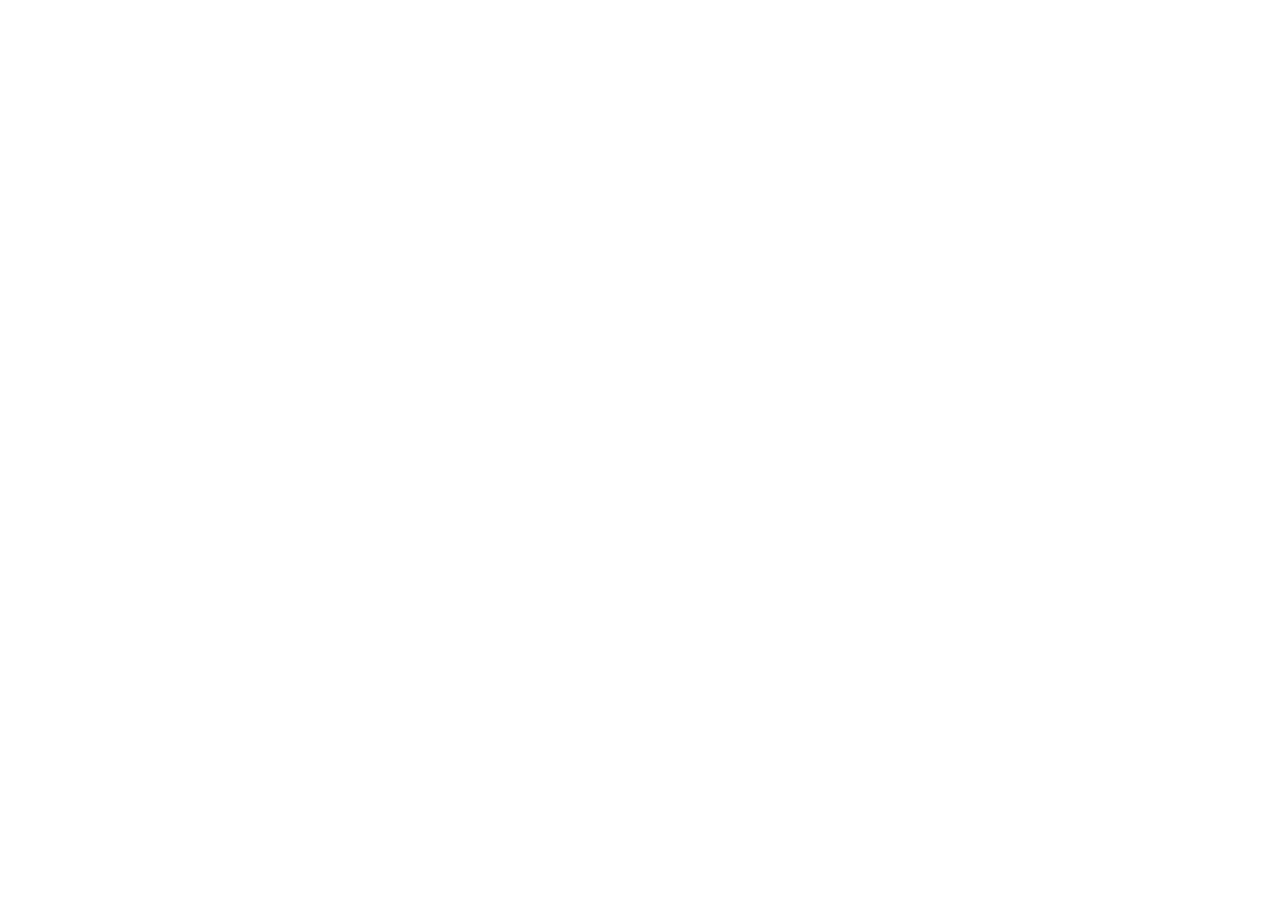
==== index.html @ 64992dbb "Add files via upload" ====
<!DOCTYPE html>
<html lang="pt-BR">

<head>
    <meta charset="UTF-8">
    <meta name="viewport" content="width=device-width, initial-scale=1.0">

    <title>Axion Network | Soluções em Tecnologia</title>

    <meta name="description" content="Soluções em tecnologia, redes, computadores, criação de sites e suporte técnico.">

    <!-- Favicon (Ícone do "A" na Aba do Navegador) -->
    <link rel="icon" type="image/svg+xml" href="data:image/svg+xml,<svg xmlns='http://www.w3.org/2000/svg' viewBox='0 0 100 100'><path d='M50 10 L88 88 H68 L50 50 L32 88 H12 L50 10 Z' fill='%238A2BE2'/></svg>">

    <!-- Fontes Google -->
    <link rel="preconnect" href="https://fonts.googleapis.com">
    <link rel="preconnect" href="https://fonts.gstatic.com" crossorigin>
    <link href="https://fonts.googleapis.com/css2?family=Poppins:wght@300;400;500;600;700;800&display=swap" rel="stylesheet">

    <!-- Font Awesome -->
    <link rel="stylesheet" href="https://cdnjs.cloudflare.com/ajax/libs/font-awesome/6.7.2/css/all.min.css">

    <!-- Estilos CSS -->
    <link rel="stylesheet" href="assets/css/variables.css">
    <link rel="stylesheet" href="assets/css/components.css">
    <link rel="stylesheet" href="assets/css/animations.css">
    <link rel="stylesheet" href="assets/css/responsive.css">
</head>

<body>

    <!-- Cursor Personalizado -->
    <div class="cursor"></div>

    <!-- Barra de Navegação Superior -->
    <div id="navbar"></div>

    <!-- Conteúdo Principal -->
    <main>
        <div id="header"></div>
        <div id="cards"></div>
        <div id="contato"></div>
    </main>

    <!-- Rodapé -->
    <div id="footer"></div>

    <!-- Scripts JavaScript -->
    <script src="assets/js/main.js"></script>

</body>

</html>
---- assets/css/variables.css ----
<<<<<<< HEAD
/*=========================================
        AXIONNETWORK - VARIABLES
=========================================*/

:root{

    /* Cores */

    --background:#07070A;
    --background-secondary:#111118;

    --primary:#8A2BE2;
    --primary-light:#B266FF;
    --primary-dark:#5B21B6;

    --white:#FFFFFF;
    --gray:#BDBDBD;
    --gray-dark:#7A7A7A;

    /* Fonte */

    --font:'Poppins', sans-serif;

    /* Pesos */

    --light:300;
    --regular:400;
    --medium:500;
    --semibold:600;
    --bold:700;

    /* Bordas */

    --radius:18px;

    /* Transições */

    --transition:.35s ease;

=======
/*=========================================
        AXIONNETWORK - VARIABLES
=========================================*/

:root{

    /* Cores */

    --background:#07070A;
    --background-secondary:#111118;

    --primary:#8A2BE2;
    --primary-light:#B266FF;
    --primary-dark:#5B21B6;

    --white:#FFFFFF;
    --gray:#BDBDBD;
    --gray-dark:#7A7A7A;

    /* Fonte */

    --font:'Poppins', sans-serif;

    /* Pesos */

    --light:300;
    --regular:400;
    --medium:500;
    --semibold:600;
    --bold:700;

    /* Bordas */

    --radius:18px;

    /* Transições */

    --transition:.35s ease;

>>>>>>> 376630f8cc9561add2abd3463d9dde4049b5fb7a
}
---- assets/css/components.css ----
<<<<<<< HEAD
/*=========================================
        CONFIGURAÇÃO GLOBAL
=========================================*/

*{

    margin:0;
    padding:0;
    box-sizing:border-box;

    font-family:var(--font);

}

html{

    scroll-behavior:smooth;

}

body{

    background:var(--background);

    color:var(--white);

    font-family:var(--font);

    font-weight:var(--regular);

    overflow-x:hidden;

}

/*=========================================
            TIPOGRAFIA
=========================================*/

h1{

    font-size:4rem;

    font-weight:var(--bold);

    line-height:1.1;

}

h2{

    font-size:2.8rem;

    font-weight:var(--bold);

}

h3{

    font-size:1.6rem;

    font-weight:var(--semibold);

}

h4{

    font-size:1.2rem;

    font-weight:var(--semibold);

}

p{

    font-size:1rem;

    font-weight:var(--regular);

    color:var(--gray);

    line-height:1.8;

}

span{

    font-weight:var(--semibold);

}

a{

    text-decoration:none;

    color:inherit;

    font-weight:var(--semibold);

}

button{

    font-family:var(--font);

    font-weight:var(--semibold);

}
/*==========================
        NAVBAR
===========================*/

.navbar{

    position:fixed;

    top:0;

    left:0;

    width:100%;

    z-index:999;

    background:rgba(8,8,15,.95);

    backdrop-filter:blur(10px);

    border-bottom:1px solid rgba(138,43,226,.15);

}

.navbar-container{

    max-width:1200px;

    margin:auto;

    padding:18px 25px;

    display:flex;

    justify-content:space-between;

    align-items:center;

}

.logo {
    display: flex;
    align-items: center;
    gap: 15px;
    text-decoration: none;
    margin-left: 0;
}

.logo img {
    width: 45px;          /* Define um tamanho visível e proporcional */
    height: 45px;
    object-fit: contain;  /* Impede que o PNG fique esticado */
    display: block;
}

.logo span, 
.logo h2 {
    color: #FFFFFF !important; /* Força o texto a ficar 100% branco */
    font-size: 26px;
    font-weight: 700;
    letter-spacing: 1.5px;
}

.purple{

    color:#8A2BE2;

}

.nav-links{

    display:flex;

    gap:40px;

    list-style:none;

}

.nav-links a{

    color:white;

    text-decoration:none;

    font-weight:500;

    transition:.3s;

}

.nav-links a:hover{

    color:#A855F7;

}

.nav-buttons{

    display:flex;

    gap:15px;

}

.btn-outline{

    padding:12px 28px;

    border:2px solid #8A2BE2;

    border-radius:40px;

    color:white;

    text-decoration:none;

    transition:.3s;

}

.btn-outline:hover{

    background:#8A2BE2;

}

.btn-primary{

    padding:12px 28px;

    border-radius:40px;

    background:linear-gradient(135deg,#8A2BE2,#B266FF);

    color:white;

    text-decoration:none;

    transition:.3s;

}

.btn-primary:hover{

    transform:translateY(-3px);

    box-shadow:0 0 25px rgba(162,89,255,.5);

}
*{
    margin:0;
    padding:0;
    box-sizing:border-box;
    scroll-behavior:smooth;
}

body{

    font-family:Arial, Helvetica, sans-serif;

    background:var(--background);

    color:var(--white);

    overflow-x:hidden;

}

a{
    text-decoration:none;
    color:inherit;
}

ul{
    list-style:none;
}

img{
    max-width:100%;
}

section{

    padding:100px 8%;

}

.container{

    width:100%;
    max-width:var(--max-width);

    margin:auto;

}

/* ========================= */
/* NAVBAR */
/* ========================= */

.navbar{

    position: fixed;

    top:0;
    left:0;

    width:100%;

    height:80px;

    display:flex;

    justify-content:space-between;

    align-items:center;

    padding:0 8%;

    background:rgba(15,15,20,.70);

    backdrop-filter:blur(15px);

    border-bottom:1px solid var(--border);

    z-index:999;

}

.logo{

    display:flex;

    align-items:center;

    gap:15px;

    text-decoration:none;

    margin-left:-150px;

}

.logo span{

    font-size:34px;

    font-weight:700;

    color:#8A2BE2;

}

.purple{

    color:#FFFFFF;

}

.menu{

    display:flex;

    gap:35px;

}

.menu a{

    color:white;

    font-weight:600;

    transition:var(--transition);

}

.menu a:hover{

    color:var(--primary-light);

}

.buttons{

    display:flex;

    gap:15px;

}

.buttons a{

    padding:12px 22px;

    border-radius:30px;

    font-weight:bold;

    transition:.3s;

}

.instagram{

    border:2px solid var(--primary);

}

.instagram:hover{

    background:var(--primary);

}

.whatsapp{

    background:var(--primary);

    box-shadow:var(--shadow);

}

.whatsapp:hover{

    transform:translateY(-3px);

}

/* ========================= */
/* HERO */
/* ========================= */

.hero{

    min-height:100vh;

    display:flex;

    justify-content:space-between;

    align-items:center;

    padding:120px 8%;

    background:
    radial-gradient(circle at top right,#8A2BE230 0%,transparent 35%),
    radial-gradient(circle at bottom left,#B266FF20 0%,transparent 40%),
    var(--background);

}

.hero-content{

    max-width:650px;

}

.subtitle{

    color:var(--primary-light);

    font-size:18px;

    margin-bottom:15px;

    letter-spacing:2px;

    text-transform:uppercase;

}

.hero h1{

    font-size:60px;

    line-height:1.2;

    margin-bottom:25px;

}

.description{

    color:var(--gray);

    font-size:20px;

    line-height:1.8;

    margin-bottom:40px;

}

.hero-buttons{

    display:flex;

    gap:20px;

}

.btn-primary{

    background:var(--primary);

    padding:18px 35px;

    border-radius:50px;

    color:white;

    font-weight:bold;

    box-shadow:var(--shadow);

    transition:.3s;

}

.btn-primary:hover{

    transform:translateY(-5px);

}

.btn-secondary{

    border:2px solid var(--primary);

    padding:18px 35px;

    border-radius:50px;

    transition:.3s;

}

.btn-secondary:hover{

    background:var(--primary);

}

.hero-image{

    width:450px;

    height:450px;

    position:relative;

}

.circle{

    width:100%;

    height:100%;

    border-radius:50%;

    border:3px solid var(--primary);

    box-shadow:

    0 0 30px #8A2BE2,

    0 0 80px #8A2BE2;

    animation:rotate 12s linear infinite;

}

.glow{

    width:220px;

    height:220px;

    border-radius:50%;

    background:#8A2BE2;

    filter:blur(120px);

    position:absolute;

    top:50%;

    left:50%;

    transform:translate(-50%,-50%);

}

.logo{

    display:flex;

    align-items:center;

    gap:12px;

    white-space:nowrap;

}

.logo-image{

    width:42px;

    height:42px;

    object-fit:contain;

    display:block;

}

.logo-image:hover{

    transform:rotate(10deg) scale(1.08);

}

.logo h2{

    font-size:30px;

    letter-spacing:2px;

}

.logo h2 span{

    color:var(--primary);

}

/* ========================= */
/* SOBRE */
/* ========================= */

.about{

    padding:120px 8%;

}

.about-container{

    max-width:1200px;

    margin:auto;

    display:grid;

    grid-template-columns:2fr 1fr;

    gap:60px;

    align-items:center;

}

.section-tag{

    color:var(--primary);

    font-weight:bold;

    letter-spacing:2px;

}

.about h2{

    font-size:42px;

    margin:20px 0;

}

.about p{

    color:var(--gray);

    line-height:1.8;

    margin-bottom:20px;

}

.about-stats{

    display:grid;

    grid-template-columns:1fr 1fr;

    gap:20px;

}

.stat-card{

    background:var(--background2);

    border:1px solid var(--border);

    border-radius:20px;

    padding:30px;

    text-align:center;

    transition:.3s;

}

.stat-card:hover{

    transform:translateY(-10px);

    box-shadow:var(--shadow);

}

.stat-card h3{

    color:var(--primary);

    font-size:36px;

    margin-bottom:10px;

}

/*========================*/
/* SERVIÇOS */
/*========================*/

.services{

    padding:120px 8%;

}

.section-title{

    font-size:42px;

    margin:15px 0;

}

.section-description{

    color:var(--gray);

    margin-bottom:50px;

}

.services-grid{

    display:grid;

    grid-template-columns:repeat(3,1fr);

    gap:30px;

}

.service-card{

    background:var(--background2);

    border:1px solid var(--border);

    border-radius:20px;

    padding:35px;

    transition:.4s;

    cursor:pointer;

}

.service-card:hover{

    transform:translateY(-12px);

    box-shadow:var(--shadow);

    border-color:var(--primary);

}

.icon{

    font-size:50px;

    margin-bottom:20px;

}

.service-card h3{

    margin-bottom:15px;

    color:white;

}

.service-card p{

    color:var(--gray);

    line-height:1.7;

}
/*========================*/
/* PORTFÓLIO */
/*========================*/

.portfolio{

    padding:120px 8%;

}

.portfolio-grid{

    display:grid;

    grid-template-columns:repeat(3,1fr);

    gap:30px;

}

.project-card{

    background:var(--background2);

    border-radius:20px;

    overflow:hidden;

    border:1px solid var(--border);

    transition:.4s;

}

.project-card:hover{

    transform:translateY(-10px);

    box-shadow:var(--shadow);

}

.project-card img{

    width:100%;

    height:250px;

    object-fit:cover;

}

.project-info{

    padding:25px;

}

.project-info h3{

    margin-bottom:10px;

}

.project-info p{

    color:var(--gray);

}

/*========================*/
/* BACKGROUND PREMIUM */
/*========================*/

.hero{

    position:relative;

    overflow:hidden;

}

.background-blur{

    position:absolute;

    border-radius:50%;

    filter:blur(120px);

    opacity:.25;

    animation:float 8s ease-in-out infinite;

}

.blur1{

    width:350px;

    height:350px;

    background:#8A2BE2;

    top:-100px;

    right:-120px;

}

.blur2{

    width:280px;

    height:280px;

    background:#B266FF;

    bottom:-80px;

    left:-80px;

    animation-delay:3s;

}

.background-grid{

    position:absolute;

    inset:0;

    background-image:
    linear-gradient(rgba(255,255,255,.03) 1px, transparent 1px),
    linear-gradient(90deg, rgba(255,255,255,.03) 1px, transparent 1px);

    background-size:45px 45px;

    pointer-events:none;

    opacity:.35;

}
/*========================*/
/* SOBRE */
/*========================*/

.about-section{

    padding:120px 8%;

}

.about-grid{

    display:grid;

    grid-template-columns:repeat(2,1fr);

    gap:30px;

    margin-top:60px;

}

.about-card{

    background:rgba(255,255,255,.04);

    border:1px solid rgba(255,255,255,.08);

    border-radius:20px;

    padding:35px;

    transition:.4s;

}

.about-card:hover{

    transform:translateY(-10px);

    border-color:#8A2BE2;

    box-shadow:0 0 30px rgba(138,43,226,.35);

}

.about-card i{

    font-size:45px;

    color:#B266FF;

    margin-bottom:20px;

}

.about-card h3{

    margin-bottom:15px;

}

.about-card p{

    color:#CFCFCF;

    line-height:1.7;

}

/*========================*/
/* CONTATO */
/*========================*/

.contact-section{

    padding:100px 8%;

    text-align:center;

}

.social-icons{

    display:flex;

    justify-content:center;

    gap:35px;

    margin-top:40px;

}

.social-icons a{

    width:75px;

    height:75px;

    border-radius:50%;

    background:rgba(255,255,255,.05);

    border:1px solid rgba(255,255,255,.08);

    display:flex;

    justify-content:center;

    align-items:center;

    transition:.35s;

}

.social-icons a:hover{

    background:#8A2BE2;

    transform:translateY(-8px);

    box-shadow:0 0 25px rgba(138,43,226,.45);

}

.social-icons i{

    color:white;

    font-size:32px;

}
/*========================*/
/* FOOTER */
/*========================*/

.footer{

    padding:50px 20px;

    text-align:center;

    border-top:1px solid rgba(255,255,255,.08);

    background:#09090f;

}

.footer h2{

    color:#B266FF;

    margin-bottom:15px;

    letter-spacing:2px;

}

.footer p{

    color:#bfbfbf;

    margin-bottom:10px;

}

.copyright{

    font-size:14px;

    color:#777;

}

/*==========================
HERO VISUAL
===========================*/

.hero{

    position:relative;

    display:flex;

    align-items:center;

    justify-content:space-between;

    min-height:100vh;

    overflow:hidden;

}

.hero-visual{

    width:45%;

    display:flex;

    justify-content:center;

}

.orb{

    position:relative;

    width:420px;

    height:420px;

}

.ring{

    position:absolute;

    border-radius:50%;

    border:2px solid rgba(170,90,255,.35);

}

.ring1{

    width:420px;

    height:420px;

    animation:spin 18s linear infinite;

}

.ring2{

    width:330px;

    height:330px;

    left:45px;

    top:45px;

    animation:spinReverse 14s linear infinite;

}

.ring3{

    width:240px;

    height:240px;

    left:90px;

    top:90px;

    animation:spin 10s linear infinite;

}

.core{

    position:absolute;

    width:150px;

    height:150px;

    left:135px;

    top:135px;

    border-radius:50%;

    background:radial-gradient(circle,#c084fc,#6d28d9);

    box-shadow:

    0 0 60px #8A2BE2,

    0 0 120px rgba(138,43,226,.45);

}

/*==========================
PARTÍCULAS
===========================*/

#particles{

    position:absolute;

    inset:0;

    overflow:hidden;

    z-index:-1;

}

#particles::before{

    content:"";

    position:absolute;

    width:3px;

    height:3px;

    border-radius:50%;

    background:#b266ff;

    box-shadow:

    50px 100px #b266ff,

    120px 250px #b266ff,

    180px 420px #8A2BE2,

    260px 150px #b266ff,

    320px 520px #b266ff,

    420px 320px #8A2BE2,

    520px 180px #b266ff,

    650px 450px #b266ff,

    760px 250px #8A2BE2,

    900px 520px #b266ff,

    1040px 340px #b266ff,

    1180px 180px #8A2BE2;

    animation:particlesMove 14s linear infinite;

}

@keyframes particlesMove{

    from{

        transform:translateY(-200px);

    }

    to{

        transform:translateY(900px);

    }

}

@keyframes spin{

    from{

        transform:rotate(0deg);

    }

    to{

        transform:rotate(360deg);

    }

}

@keyframes spinReverse{

    from{

        transform:rotate(360deg);

    }

    to{

        transform:rotate(0deg);

    }

}
/*==========================
BOTÕES DO MENU
==========================*/

.nav-links{

    display:flex;

    gap:20px;

    list-style:none;

}

.nav-btn{

    display:flex;

    align-items:center;

    justify-content:center;

    padding:12px 28px;

    border-radius:40px;

    border:2px solid rgba(138,43,226,.4);

    color:#fff;

    text-decoration:none;

    transition:.35s;

    background:rgba(255,255,255,.02);

    backdrop-filter:blur(10px);

}

.nav-btn:hover{

    background:linear-gradient(135deg,#8A2BE2,#B266FF);

    transform:translateY(-4px);

    box-shadow:0 0 25px rgba(162,89,255,.5);

}
.white{

    color:#ffffff;

}

.purple{

    color:#8A2BE2;

}

/*==================================================
   LOGO MINIMALISTA
==================================================*/


.logo {
    display: flex;
    align-items: center;
    gap: 14px;
    text-decoration: none;
    margin-left: 0px;
}

.logo-icon {
    width: 38px;
    height: 38px;
    flex-shrink: 0;
}

.logo-text {
    color: #FFFFFF !important;
    font-size: 22px;
    font-weight: 800;
    letter-spacing: 2px;
    white-space: nowrap;
    display: inline-block !important;
    visibility: visible !important;
}
.social-icons a {
    width: 65px;
    height: 65px;
    border-radius: 50%;
    background: rgba(255, 255, 255, 0.05);
    border: 1px solid rgba(255, 255, 255, 0.1);
    display: flex;
    justify-content: center;
    align-items: center;
    color: #ffffff;
    transition: all 0.35s ease;
}

.social-icons a svg {
    fill: #ffffff;
    width: 28px;
    height: 28px;
    transition: transform 0.3s ease;
}

/* Efeito ao passar o mouse */
.social-icons a:hover {
    background: #8A2BE2;
    border-color: #B266FF;
    transform: translateY(-6px);
    box-shadow: 0 0 25px rgba(138, 43, 226, 0.5);
}

.social-icons a:hover svg {
    transform: scale(1.1);
=======
/*=========================================
        CONFIGURAÇÃO GLOBAL
=========================================*/

*{

    margin:0;
    padding:0;
    box-sizing:border-box;

    font-family:var(--font);

}

html{

    scroll-behavior:smooth;

}

body{

    background:var(--background);

    color:var(--white);

    font-family:var(--font);

    font-weight:var(--regular);

    overflow-x:hidden;

}

/*=========================================
            TIPOGRAFIA
=========================================*/

h1{

    font-size:4rem;

    font-weight:var(--bold);

    line-height:1.1;

}

h2{

    font-size:2.8rem;

    font-weight:var(--bold);

}

h3{

    font-size:1.6rem;

    font-weight:var(--semibold);

}

h4{

    font-size:1.2rem;

    font-weight:var(--semibold);

}

p{

    font-size:1rem;

    font-weight:var(--regular);

    color:var(--gray);

    line-height:1.8;

}

span{

    font-weight:var(--semibold);

}

a{

    text-decoration:none;

    color:inherit;

    font-weight:var(--semibold);

}

button{

    font-family:var(--font);

    font-weight:var(--semibold);

}
/*==========================
        NAVBAR
===========================*/

.navbar{

    position:fixed;

    top:0;

    left:0;

    width:100%;

    z-index:999;

    background:rgba(8,8,15,.95);

    backdrop-filter:blur(10px);

    border-bottom:1px solid rgba(138,43,226,.15);

}

.navbar-container{

    max-width:1200px;

    margin:auto;

    padding:18px 25px;

    display:flex;

    justify-content:space-between;

    align-items:center;

}

.logo {
    display: flex;
    align-items: center;
    gap: 15px;
    text-decoration: none;
    margin-left: 0;
}

.logo img {
    width: 45px;          /* Define um tamanho visível e proporcional */
    height: 45px;
    object-fit: contain;  /* Impede que o PNG fique esticado */
    display: block;
}

.logo span, 
.logo h2 {
    color: #FFFFFF !important; /* Força o texto a ficar 100% branco */
    font-size: 26px;
    font-weight: 700;
    letter-spacing: 1.5px;
}

.purple{

    color:#8A2BE2;

}

.nav-links{

    display:flex;

    gap:40px;

    list-style:none;

}

.nav-links a{

    color:white;

    text-decoration:none;

    font-weight:500;

    transition:.3s;

}

.nav-links a:hover{

    color:#A855F7;

}

.nav-buttons{

    display:flex;

    gap:15px;

}

.btn-outline{

    padding:12px 28px;

    border:2px solid #8A2BE2;

    border-radius:40px;

    color:white;

    text-decoration:none;

    transition:.3s;

}

.btn-outline:hover{

    background:#8A2BE2;

}

.btn-primary{

    padding:12px 28px;

    border-radius:40px;

    background:linear-gradient(135deg,#8A2BE2,#B266FF);

    color:white;

    text-decoration:none;

    transition:.3s;

}

.btn-primary:hover{

    transform:translateY(-3px);

    box-shadow:0 0 25px rgba(162,89,255,.5);

}
*{
    margin:0;
    padding:0;
    box-sizing:border-box;
    scroll-behavior:smooth;
}

body{

    font-family:Arial, Helvetica, sans-serif;

    background:var(--background);

    color:var(--white);

    overflow-x:hidden;

}

a{
    text-decoration:none;
    color:inherit;
}

ul{
    list-style:none;
}

img{
    max-width:100%;
}

section{

    padding:100px 8%;

}

.container{

    width:100%;
    max-width:var(--max-width);

    margin:auto;

}

/* ========================= */
/* NAVBAR */
/* ========================= */

.navbar{

    position: fixed;

    top:0;
    left:0;

    width:100%;

    height:80px;

    display:flex;

    justify-content:space-between;

    align-items:center;

    padding:0 8%;

    background:rgba(15,15,20,.70);

    backdrop-filter:blur(15px);

    border-bottom:1px solid var(--border);

    z-index:999;

}

.logo{

    display:flex;

    align-items:center;

    gap:15px;

    text-decoration:none;

    margin-left:-150px;

}

.logo span{

    font-size:34px;

    font-weight:700;

    color:#8A2BE2;

}

.purple{

    color:#FFFFFF;

}

.menu{

    display:flex;

    gap:35px;

}

.menu a{

    color:white;

    font-weight:600;

    transition:var(--transition);

}

.menu a:hover{

    color:var(--primary-light);

}

.buttons{

    display:flex;

    gap:15px;

}

.buttons a{

    padding:12px 22px;

    border-radius:30px;

    font-weight:bold;

    transition:.3s;

}

.instagram{

    border:2px solid var(--primary);

}

.instagram:hover{

    background:var(--primary);

}

.whatsapp{

    background:var(--primary);

    box-shadow:var(--shadow);

}

.whatsapp:hover{

    transform:translateY(-3px);

}

/* ========================= */
/* HERO */
/* ========================= */

.hero{

    min-height:100vh;

    display:flex;

    justify-content:space-between;

    align-items:center;

    padding:120px 8%;

    background:
    radial-gradient(circle at top right,#8A2BE230 0%,transparent 35%),
    radial-gradient(circle at bottom left,#B266FF20 0%,transparent 40%),
    var(--background);

}

.hero-content{

    max-width:650px;

}

.subtitle{

    color:var(--primary-light);

    font-size:18px;

    margin-bottom:15px;

    letter-spacing:2px;

    text-transform:uppercase;

}

.hero h1{

    font-size:60px;

    line-height:1.2;

    margin-bottom:25px;

}

.description{

    color:var(--gray);

    font-size:20px;

    line-height:1.8;

    margin-bottom:40px;

}

.hero-buttons{

    display:flex;

    gap:20px;

}

.btn-primary{

    background:var(--primary);

    padding:18px 35px;

    border-radius:50px;

    color:white;

    font-weight:bold;

    box-shadow:var(--shadow);

    transition:.3s;

}

.btn-primary:hover{

    transform:translateY(-5px);

}

.btn-secondary{

    border:2px solid var(--primary);

    padding:18px 35px;

    border-radius:50px;

    transition:.3s;

}

.btn-secondary:hover{

    background:var(--primary);

}

.hero-image{

    width:450px;

    height:450px;

    position:relative;

}

.circle{

    width:100%;

    height:100%;

    border-radius:50%;

    border:3px solid var(--primary);

    box-shadow:

    0 0 30px #8A2BE2,

    0 0 80px #8A2BE2;

    animation:rotate 12s linear infinite;

}

.glow{

    width:220px;

    height:220px;

    border-radius:50%;

    background:#8A2BE2;

    filter:blur(120px);

    position:absolute;

    top:50%;

    left:50%;

    transform:translate(-50%,-50%);

}

.logo{

    display:flex;

    align-items:center;

    gap:12px;

    white-space:nowrap;

}

.logo-image{

    width:42px;

    height:42px;

    object-fit:contain;

    display:block;

}

.logo-image:hover{

    transform:rotate(10deg) scale(1.08);

}

.logo h2{

    font-size:30px;

    letter-spacing:2px;

}

.logo h2 span{

    color:var(--primary);

}

/* ========================= */
/* SOBRE */
/* ========================= */

.about{

    padding:120px 8%;

}

.about-container{

    max-width:1200px;

    margin:auto;

    display:grid;

    grid-template-columns:2fr 1fr;

    gap:60px;

    align-items:center;

}

.section-tag{

    color:var(--primary);

    font-weight:bold;

    letter-spacing:2px;

}

.about h2{

    font-size:42px;

    margin:20px 0;

}

.about p{

    color:var(--gray);

    line-height:1.8;

    margin-bottom:20px;

}

.about-stats{

    display:grid;

    grid-template-columns:1fr 1fr;

    gap:20px;

}

.stat-card{

    background:var(--background2);

    border:1px solid var(--border);

    border-radius:20px;

    padding:30px;

    text-align:center;

    transition:.3s;

}

.stat-card:hover{

    transform:translateY(-10px);

    box-shadow:var(--shadow);

}

.stat-card h3{

    color:var(--primary);

    font-size:36px;

    margin-bottom:10px;

}

/*========================*/
/* SERVIÇOS */
/*========================*/

.services{

    padding:120px 8%;

}

.section-title{

    font-size:42px;

    margin:15px 0;

}

.section-description{

    color:var(--gray);

    margin-bottom:50px;

}

.services-grid{

    display:grid;

    grid-template-columns:repeat(3,1fr);

    gap:30px;

}

.service-card{

    background:var(--background2);

    border:1px solid var(--border);

    border-radius:20px;

    padding:35px;

    transition:.4s;

    cursor:pointer;

}

.service-card:hover{

    transform:translateY(-12px);

    box-shadow:var(--shadow);

    border-color:var(--primary);

}

.icon{

    font-size:50px;

    margin-bottom:20px;

}

.service-card h3{

    margin-bottom:15px;

    color:white;

}

.service-card p{

    color:var(--gray);

    line-height:1.7;

}
/*========================*/
/* PORTFÓLIO */
/*========================*/

.portfolio{

    padding:120px 8%;

}

.portfolio-grid{

    display:grid;

    grid-template-columns:repeat(3,1fr);

    gap:30px;

}

.project-card{

    background:var(--background2);

    border-radius:20px;

    overflow:hidden;

    border:1px solid var(--border);

    transition:.4s;

}

.project-card:hover{

    transform:translateY(-10px);

    box-shadow:var(--shadow);

}

.project-card img{

    width:100%;

    height:250px;

    object-fit:cover;

}

.project-info{

    padding:25px;

}

.project-info h3{

    margin-bottom:10px;

}

.project-info p{

    color:var(--gray);

}

/*========================*/
/* BACKGROUND PREMIUM */
/*========================*/

.hero{

    position:relative;

    overflow:hidden;

}

.background-blur{

    position:absolute;

    border-radius:50%;

    filter:blur(120px);

    opacity:.25;

    animation:float 8s ease-in-out infinite;

}

.blur1{

    width:350px;

    height:350px;

    background:#8A2BE2;

    top:-100px;

    right:-120px;

}

.blur2{

    width:280px;

    height:280px;

    background:#B266FF;

    bottom:-80px;

    left:-80px;

    animation-delay:3s;

}

.background-grid{

    position:absolute;

    inset:0;

    background-image:
    linear-gradient(rgba(255,255,255,.03) 1px, transparent 1px),
    linear-gradient(90deg, rgba(255,255,255,.03) 1px, transparent 1px);

    background-size:45px 45px;

    pointer-events:none;

    opacity:.35;

}
/*========================*/
/* SOBRE */
/*========================*/

.about-section{

    padding:120px 8%;

}

.about-grid{

    display:grid;

    grid-template-columns:repeat(2,1fr);

    gap:30px;

    margin-top:60px;

}

.about-card{

    background:rgba(255,255,255,.04);

    border:1px solid rgba(255,255,255,.08);

    border-radius:20px;

    padding:35px;

    transition:.4s;

}

.about-card:hover{

    transform:translateY(-10px);

    border-color:#8A2BE2;

    box-shadow:0 0 30px rgba(138,43,226,.35);

}

.about-card i{

    font-size:45px;

    color:#B266FF;

    margin-bottom:20px;

}

.about-card h3{

    margin-bottom:15px;

}

.about-card p{

    color:#CFCFCF;

    line-height:1.7;

}

/*========================*/
/* CONTATO */
/*========================*/

.contact-section{

    padding:100px 8%;

    text-align:center;

}

.social-icons{

    display:flex;

    justify-content:center;

    gap:35px;

    margin-top:40px;

}

.social-icons a{

    width:75px;

    height:75px;

    border-radius:50%;

    background:rgba(255,255,255,.05);

    border:1px solid rgba(255,255,255,.08);

    display:flex;

    justify-content:center;

    align-items:center;

    transition:.35s;

}

.social-icons a:hover{

    background:#8A2BE2;

    transform:translateY(-8px);

    box-shadow:0 0 25px rgba(138,43,226,.45);

}

.social-icons i{

    color:white;

    font-size:32px;

}
/*========================*/
/* FOOTER */
/*========================*/

.footer{

    padding:50px 20px;

    text-align:center;

    border-top:1px solid rgba(255,255,255,.08);

    background:#09090f;

}

.footer h2{

    color:#B266FF;

    margin-bottom:15px;

    letter-spacing:2px;

}

.footer p{

    color:#bfbfbf;

    margin-bottom:10px;

}

.copyright{

    font-size:14px;

    color:#777;

}

/*==========================
HERO VISUAL
===========================*/

.hero{

    position:relative;

    display:flex;

    align-items:center;

    justify-content:space-between;

    min-height:100vh;

    overflow:hidden;

}

.hero-visual{

    width:45%;

    display:flex;

    justify-content:center;

}

.orb{

    position:relative;

    width:420px;

    height:420px;

}

.ring{

    position:absolute;

    border-radius:50%;

    border:2px solid rgba(170,90,255,.35);

}

.ring1{

    width:420px;

    height:420px;

    animation:spin 18s linear infinite;

}

.ring2{

    width:330px;

    height:330px;

    left:45px;

    top:45px;

    animation:spinReverse 14s linear infinite;

}

.ring3{

    width:240px;

    height:240px;

    left:90px;

    top:90px;

    animation:spin 10s linear infinite;

}

.core{

    position:absolute;

    width:150px;

    height:150px;

    left:135px;

    top:135px;

    border-radius:50%;

    background:radial-gradient(circle,#c084fc,#6d28d9);

    box-shadow:

    0 0 60px #8A2BE2,

    0 0 120px rgba(138,43,226,.45);

}

/*==========================
PARTÍCULAS
===========================*/

#particles{

    position:absolute;

    inset:0;

    overflow:hidden;

    z-index:-1;

}

#particles::before{

    content:"";

    position:absolute;

    width:3px;

    height:3px;

    border-radius:50%;

    background:#b266ff;

    box-shadow:

    50px 100px #b266ff,

    120px 250px #b266ff,

    180px 420px #8A2BE2,

    260px 150px #b266ff,

    320px 520px #b266ff,

    420px 320px #8A2BE2,

    520px 180px #b266ff,

    650px 450px #b266ff,

    760px 250px #8A2BE2,

    900px 520px #b266ff,

    1040px 340px #b266ff,

    1180px 180px #8A2BE2;

    animation:particlesMove 14s linear infinite;

}

@keyframes particlesMove{

    from{

        transform:translateY(-200px);

    }

    to{

        transform:translateY(900px);

    }

}

@keyframes spin{

    from{

        transform:rotate(0deg);

    }

    to{

        transform:rotate(360deg);

    }

}

@keyframes spinReverse{

    from{

        transform:rotate(360deg);

    }

    to{

        transform:rotate(0deg);

    }

}
/*==========================
BOTÕES DO MENU
==========================*/

.nav-links{

    display:flex;

    gap:20px;

    list-style:none;

}

.nav-btn{

    display:flex;

    align-items:center;

    justify-content:center;

    padding:12px 28px;

    border-radius:40px;

    border:2px solid rgba(138,43,226,.4);

    color:#fff;

    text-decoration:none;

    transition:.35s;

    background:rgba(255,255,255,.02);

    backdrop-filter:blur(10px);

}

.nav-btn:hover{

    background:linear-gradient(135deg,#8A2BE2,#B266FF);

    transform:translateY(-4px);

    box-shadow:0 0 25px rgba(162,89,255,.5);

}
.white{

    color:#ffffff;

}

.purple{

    color:#8A2BE2;

}

/*==================================================
   LOGO MINIMALISTA
==================================================*/


.logo {
    display: flex;
    align-items: center;
    gap: 14px;
    text-decoration: none;
    margin-left: 0px;
}

.logo-icon {
    width: 38px;
    height: 38px;
    flex-shrink: 0;
}

.logo-text {
    color: #FFFFFF !important;
    font-size: 22px;
    font-weight: 800;
    letter-spacing: 2px;
    white-space: nowrap;
    display: inline-block !important;
    visibility: visible !important;
}
.social-icons a {
    width: 65px;
    height: 65px;
    border-radius: 50%;
    background: rgba(255, 255, 255, 0.05);
    border: 1px solid rgba(255, 255, 255, 0.1);
    display: flex;
    justify-content: center;
    align-items: center;
    color: #ffffff;
    transition: all 0.35s ease;
}

.social-icons a svg {
    fill: #ffffff;
    width: 28px;
    height: 28px;
    transition: transform 0.3s ease;
}

/* Efeito ao passar o mouse */
.social-icons a:hover {
    background: #8A2BE2;
    border-color: #B266FF;
    transform: translateY(-6px);
    box-shadow: 0 0 25px rgba(138, 43, 226, 0.5);
}

.social-icons a:hover svg {
    transform: scale(1.1);
>>>>>>> 376630f8cc9561add2abd3463d9dde4049b5fb7a
}
---- assets/css/animations.css ----
<<<<<<< HEAD
/*==================================================
                AXION NETWORK
            ANIMAÇÕES GLOBAIS
==================================================*/


/*============================
FADE IN
=============================*/

.fade-in{

    animation:fadeIn 1s ease forwards;

}

@keyframes fadeIn{

    from{

        opacity:0;

    }

    to{

        opacity:1;

    }

}


/*============================
FADE UP
=============================*/

.fade-up{

    animation:fadeUp .9s ease forwards;

}

@keyframes fadeUp{

    from{

        opacity:0;

        transform:translateY(50px);

    }

    to{

        opacity:1;

        transform:translateY(0);

    }

}


/*============================
ZOOM
=============================*/

.zoom{

    animation:zoom .7s ease;

}

@keyframes zoom{

    from{

        transform:scale(.8);

        opacity:0;

    }

    to{

        transform:scale(1);

        opacity:1;

    }

}


/*============================
FLOAT
=============================*/

.float{

    animation:float 6s ease-in-out infinite;

}

@keyframes float{

    0%{

        transform:translateY(0px);

    }

    50%{

        transform:translateY(-18px);

    }

    100%{

        transform:translateY(0px);

    }

}


/*============================
GLOW
=============================*/

.glow{

    animation:glow 2s infinite alternate;

}

@keyframes glow{

    from{

        box-shadow:0 0 10px #8A2BE2;

    }

    to{

        box-shadow:

        0 0 20px #8A2BE2,

        0 0 40px #8A2BE2,

        0 0 80px rgba(138,43,226,.5);

    }

}


/*============================
PULSE
=============================*/

.pulse{

    animation:pulse 2s infinite;

}

@keyframes pulse{

    0%{

        transform:scale(1);

    }

    50%{

        transform:scale(1.05);

    }

    100%{

        transform:scale(1);

    }

}


/*============================
SPIN
=============================*/

.spin{

    animation:spin 12s linear infinite;

}

@keyframes spin{

    from{

        transform:rotate(0deg);

    }

    to{

        transform:rotate(360deg);

    }

}


/*============================
SPIN REVERSE
=============================*/

.spin-reverse{

    animation:spinReverse 10s linear infinite;

}

@keyframes spinReverse{

    from{

        transform:rotate(360deg);

    }

    to{

        transform:rotate(0deg);

    }

}


/*============================
BOTÕES
=============================*/

button,
.btn-primary,
.btn-outline{

    transition:.35s;

}

button:hover,
.btn-primary:hover,
.btn-outline:hover{

    transform:translateY(-5px);

    box-shadow:

    0 0 20px rgba(138,43,226,.5);

}


/*============================
CARDS
=============================*/

.service-card{

    transition:.4s;

}

.service-card:hover{

    transform:

    translateY(-12px)

    scale(1.03);

    box-shadow:

    0 0 25px rgba(138,43,226,.4);

}


/*============================
IMAGENS
=============================*/

img{

    transition:.4s;

}

img:hover{

    transform:scale(1.05);

}


/*============================
LOGO
=============================*/

.logo img{

    transition:.35s;

}

.logo:hover img{

    transform:

    rotate(-5deg)

    scale(1.08);

}


/*============================
MENU
=============================*/

.nav-btn{

    transition:.35s;

}

.nav-btn:hover{

    transform:translateY(-4px);

}


/*============================
ÍCONES
=============================*/

.icon{

    transition:.35s;

}

.icon:hover{

    transform:

    scale(1.25)

    rotate(10deg);

}


/*============================
PARTÍCULAS
=============================*/

#snow{

    position:fixed;

    inset:0;

    overflow:hidden;

    pointer-events:none;

    z-index:-1;

}

.snow{

    position:absolute;

    width:4px;

    height:4px;

    border-radius:50%;

    background:#b266ff;

    box-shadow:

    0 0 10px #b266ff;

    animation:snow 12s linear infinite;

}

@keyframes snow{

    from{

        transform:translateY(-50px);

        opacity:0;

    }

    10%{

        opacity:.8;

    }

    100%{

        transform:translateY(110vh);

        opacity:0;

    }

}


/*============================
ESFERA
=============================*/

.orb{

    animation:orbFloat 8s ease-in-out infinite;

}

@keyframes orbFloat{

    0%{

        transform:

        translateY(0)

        rotate(0deg);

    }

    50%{

        transform:

        translateY(-20px)

        rotate(5deg);

    }

    100%{

        transform:

        translateY(0)

        rotate(0deg);

    }

}


/*============================
SCROLL
=============================*/

html{

    scroll-behavior:smooth;

}


/*============================
SELEÇÃO
=============================*/

::selection{

    background:#8A2BE2;

    color:#fff;

=======
/*==================================================
                AXION NETWORK
            ANIMAÇÕES GLOBAIS
==================================================*/


/*============================
FADE IN
=============================*/

.fade-in{

    animation:fadeIn 1s ease forwards;

}

@keyframes fadeIn{

    from{

        opacity:0;

    }

    to{

        opacity:1;

    }

}


/*============================
FADE UP
=============================*/

.fade-up{

    animation:fadeUp .9s ease forwards;

}

@keyframes fadeUp{

    from{

        opacity:0;

        transform:translateY(50px);

    }

    to{

        opacity:1;

        transform:translateY(0);

    }

}


/*============================
ZOOM
=============================*/

.zoom{

    animation:zoom .7s ease;

}

@keyframes zoom{

    from{

        transform:scale(.8);

        opacity:0;

    }

    to{

        transform:scale(1);

        opacity:1;

    }

}


/*============================
FLOAT
=============================*/

.float{

    animation:float 6s ease-in-out infinite;

}

@keyframes float{

    0%{

        transform:translateY(0px);

    }

    50%{

        transform:translateY(-18px);

    }

    100%{

        transform:translateY(0px);

    }

}


/*============================
GLOW
=============================*/

.glow{

    animation:glow 2s infinite alternate;

}

@keyframes glow{

    from{

        box-shadow:0 0 10px #8A2BE2;

    }

    to{

        box-shadow:

        0 0 20px #8A2BE2,

        0 0 40px #8A2BE2,

        0 0 80px rgba(138,43,226,.5);

    }

}


/*============================
PULSE
=============================*/

.pulse{

    animation:pulse 2s infinite;

}

@keyframes pulse{

    0%{

        transform:scale(1);

    }

    50%{

        transform:scale(1.05);

    }

    100%{

        transform:scale(1);

    }

}


/*============================
SPIN
=============================*/

.spin{

    animation:spin 12s linear infinite;

}

@keyframes spin{

    from{

        transform:rotate(0deg);

    }

    to{

        transform:rotate(360deg);

    }

}


/*============================
SPIN REVERSE
=============================*/

.spin-reverse{

    animation:spinReverse 10s linear infinite;

}

@keyframes spinReverse{

    from{

        transform:rotate(360deg);

    }

    to{

        transform:rotate(0deg);

    }

}


/*============================
BOTÕES
=============================*/

button,
.btn-primary,
.btn-outline{

    transition:.35s;

}

button:hover,
.btn-primary:hover,
.btn-outline:hover{

    transform:translateY(-5px);

    box-shadow:

    0 0 20px rgba(138,43,226,.5);

}


/*============================
CARDS
=============================*/

.service-card{

    transition:.4s;

}

.service-card:hover{

    transform:

    translateY(-12px)

    scale(1.03);

    box-shadow:

    0 0 25px rgba(138,43,226,.4);

}


/*============================
IMAGENS
=============================*/

img{

    transition:.4s;

}

img:hover{

    transform:scale(1.05);

}


/*============================
LOGO
=============================*/

.logo img{

    transition:.35s;

}

.logo:hover img{

    transform:

    rotate(-5deg)

    scale(1.08);

}


/*============================
MENU
=============================*/

.nav-btn{

    transition:.35s;

}

.nav-btn:hover{

    transform:translateY(-4px);

}


/*============================
ÍCONES
=============================*/

.icon{

    transition:.35s;

}

.icon:hover{

    transform:

    scale(1.25)

    rotate(10deg);

}


/*============================
PARTÍCULAS
=============================*/

#snow{

    position:fixed;

    inset:0;

    overflow:hidden;

    pointer-events:none;

    z-index:-1;

}

.snow{

    position:absolute;

    width:4px;

    height:4px;

    border-radius:50%;

    background:#b266ff;

    box-shadow:

    0 0 10px #b266ff;

    animation:snow 12s linear infinite;

}

@keyframes snow{

    from{

        transform:translateY(-50px);

        opacity:0;

    }

    10%{

        opacity:.8;

    }

    100%{

        transform:translateY(110vh);

        opacity:0;

    }

}


/*============================
ESFERA
=============================*/

.orb{

    animation:orbFloat 8s ease-in-out infinite;

}

@keyframes orbFloat{

    0%{

        transform:

        translateY(0)

        rotate(0deg);

    }

    50%{

        transform:

        translateY(-20px)

        rotate(5deg);

    }

    100%{

        transform:

        translateY(0)

        rotate(0deg);

    }

}


/*============================
SCROLL
=============================*/

html{

    scroll-behavior:smooth;

}


/*============================
SELEÇÃO
=============================*/

::selection{

    background:#8A2BE2;

    color:#fff;

>>>>>>> 376630f8cc9561add2abd3463d9dde4049b5fb7a
}
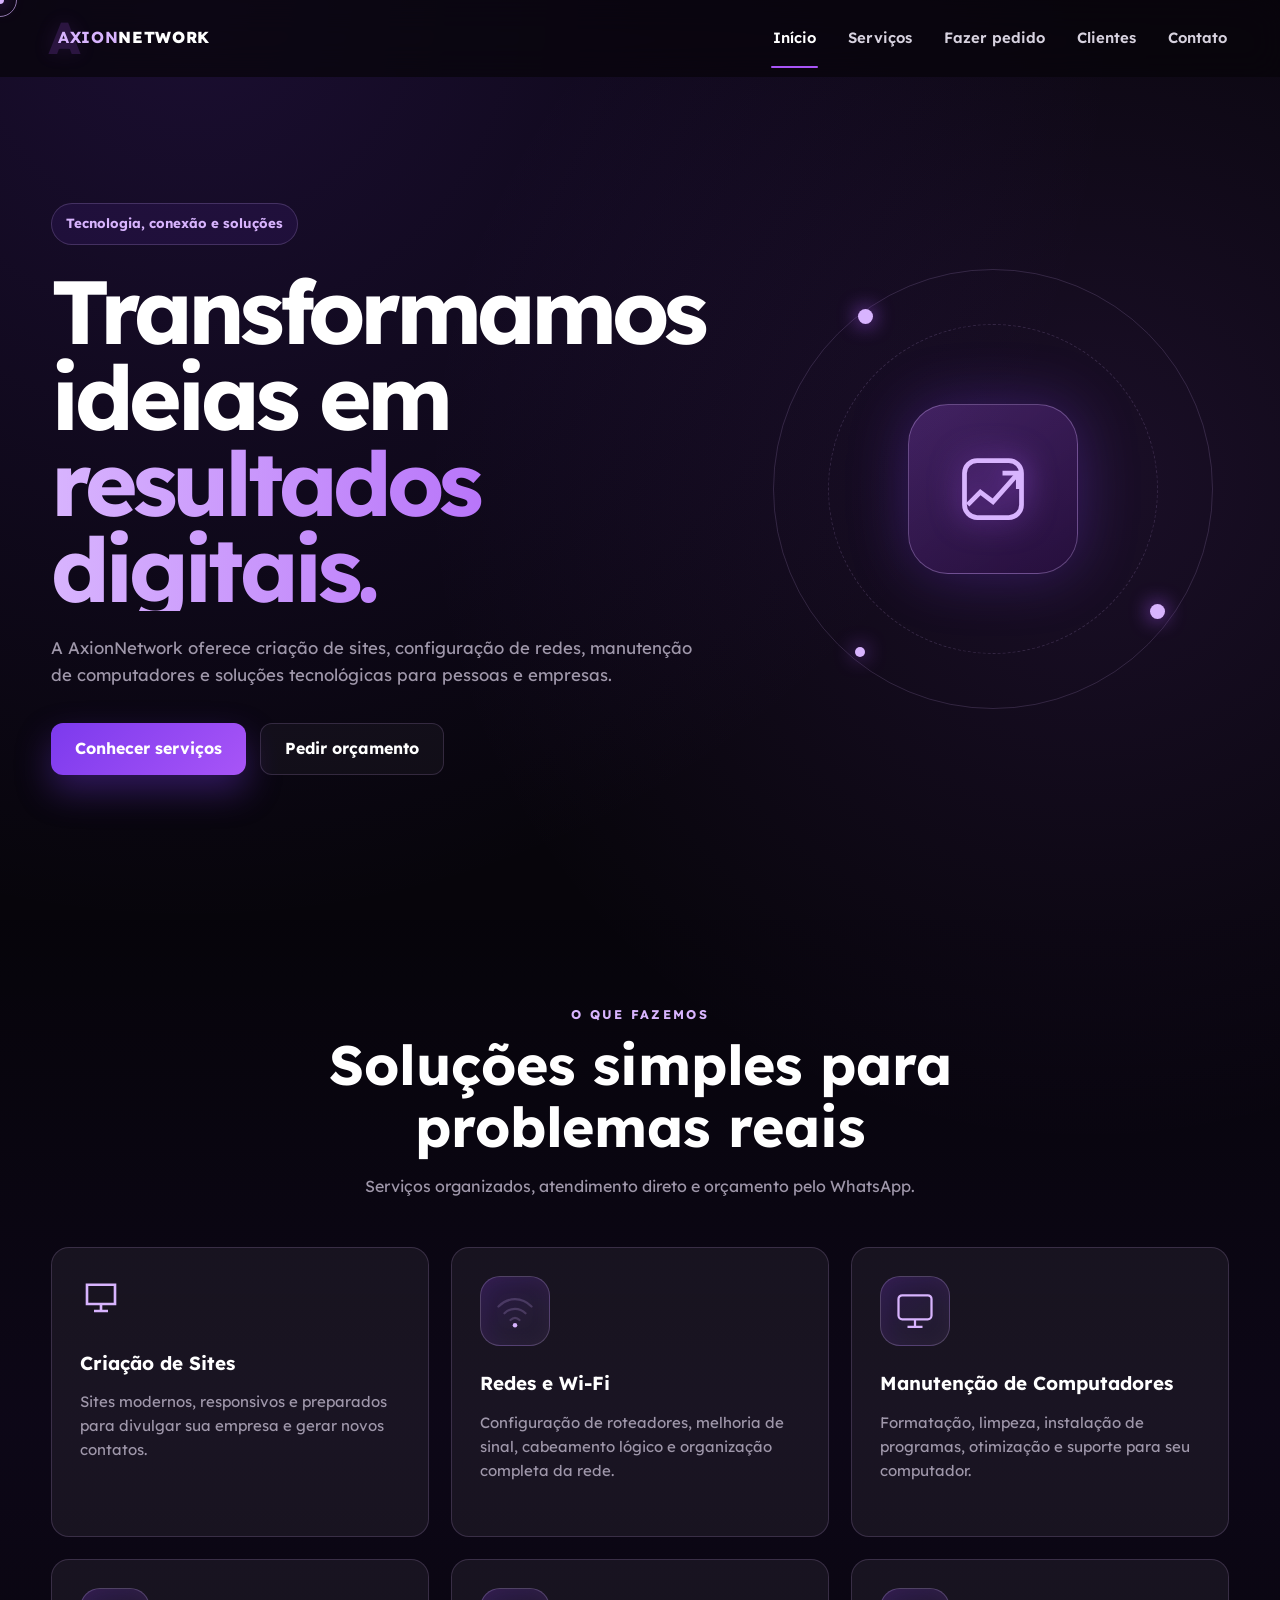
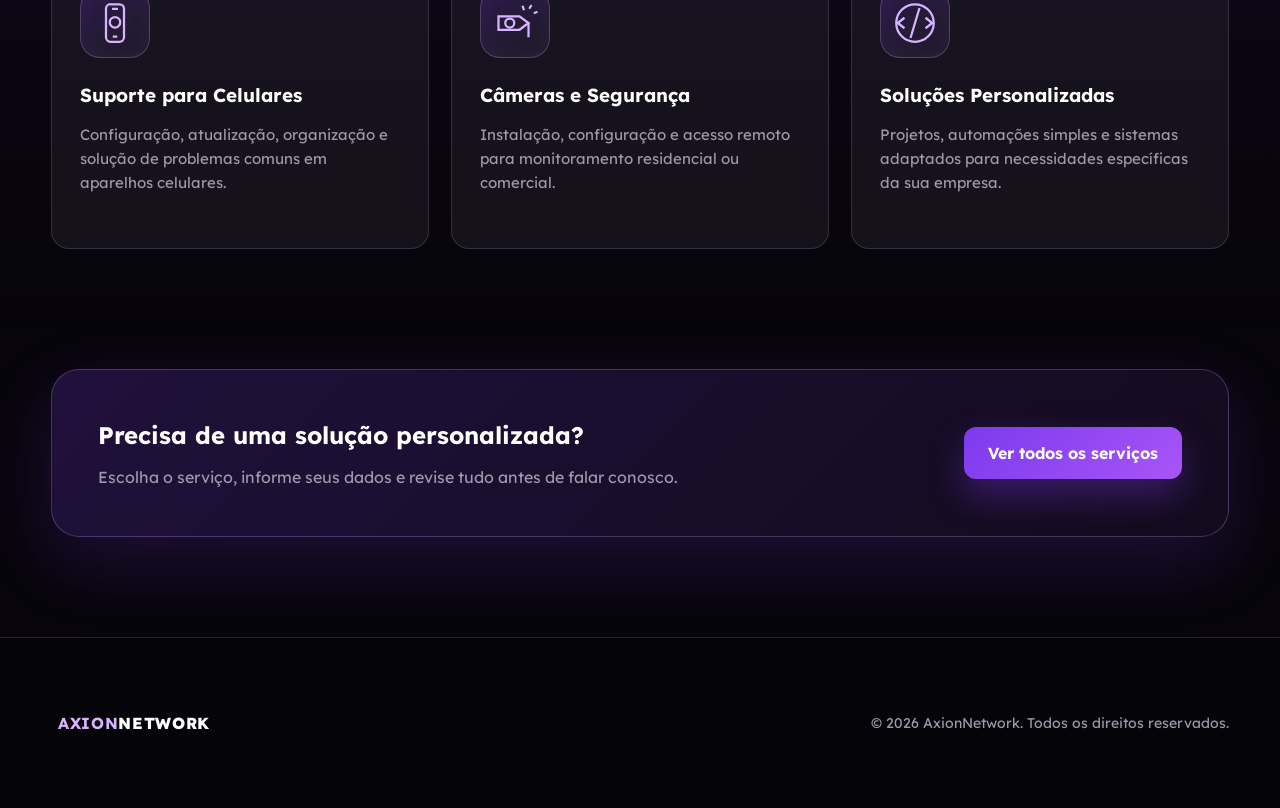
==== commit ded70630: "Add files via upload" ====
--- a/index.html
+++ b/index.html
@@ -1,53 +1,158 @@
 <!DOCTYPE html>
 <html lang="pt-BR">
+<head>
+  <meta charset="UTF-8">
+  <meta name="viewport" content="width=device-width, initial-scale=1.0">
+  <meta name="description" content="AxionNetwork: criação de sites, redes, manutenção e soluções em tecnologia.">
+  <title>AxionNetwork | Tecnologia e soluções</title>
+  <link rel="icon" href="assets/imagens/favicon.png" type="image/png">
+  <link rel="stylesheet" href="assets/css/global.css">
+  <link rel="stylesheet" href="assets/css/inicio.css">
+  <link rel="stylesheet" href="assets/css/responsivo.css">
+</head>
+<body>
+  <div class="particulas-fundo" data-flocos aria-hidden="true"></div>
+  <header class="cabecalho-site">
+    <nav class="navegacao container" aria-label="Navegação principal">
+      <a class="marca" href="index.html" aria-label="Página inicial da AxionNetwork">
+        <span class="marca-a" aria-hidden="true">A</span>
+        <span class="marca-texto"><strong>AXION</strong>NETWORK</span>
+      </a>
 
-<head>
-    <meta charset="UTF-8">
-    <meta name="viewport" content="width=device-width, initial-scale=1.0">
+      <button class="botao-menu" type="button" data-botao-menu aria-label="Abrir menu" aria-expanded="false">
+        <span></span>
+      </button>
 
-    <title>Axion Network | Soluções em Tecnologia</title>
+      <div class="menu-links" data-menu-links>
+        <a class="ativo" href="index.html">Início</a>
+        <a href="servicos.html">Serviços</a>
+        <a href="pedido.html">Fazer pedido</a>
+        <a href="clientes.html">Clientes</a>
+        <a href="contato.html">Contato</a>
+      </div>
+    </nav>
+  </header>
 
-    <meta name="description" content="Soluções em tecnologia, redes, computadores, criação de sites e suporte técnico.">
+  <main>
+    <section class="hero">
+      <div class="hero-conteudo container">
+        <div class="hero-texto">
+          <small>Tecnologia, conexão e soluções</small>
+          <h1>Transformamos ideias em <span>resultados digitais.</span></h1>
+          <p>
+            A AxionNetwork oferece criação de sites, configuração de redes, manutenção de computadores e soluções tecnológicas para pessoas e empresas.
+          </p>
 
-    <!-- Favicon (Ícone do "A" na Aba do Navegador) -->
-    <link rel="icon" type="image/svg+xml" href="data:image/svg+xml,<svg xmlns='http://www.w3.org/2000/svg' viewBox='0 0 100 100'><path d='M50 10 L88 88 H68 L50 50 L32 88 H12 L50 10 Z' fill='%238A2BE2'/></svg>">
+          <div class="hero-acoes">
+            <a class="botao botao-principal" href="servicos.html">Conhecer serviços</a>
+            <a class="botao botao-secundario" href="pedido.html?servico=Criação de Sites">Pedir orçamento</a>
+          </div>
+        </div>
 
-    <!-- Fontes Google -->
-    <link rel="preconnect" href="https://fonts.googleapis.com">
-    <link rel="preconnect" href="https://fonts.gstatic.com" crossorigin>
-    <link href="https://fonts.googleapis.com/css2?family=Poppins:wght@300;400;500;600;700;800&display=swap" rel="stylesheet">
+        <div class="hero-visual" aria-hidden="true">
+          <div class="orbita">
+            <span class="ponto-orbita ponto-1"></span>
+            <span class="ponto-orbita ponto-2"></span>
+            <span class="ponto-orbita ponto-3"></span>
+            <div class="nucleo">
+              <svg viewBox="0 0 24 24" fill="none" stroke="currentColor" stroke-width="1.5">
+                <path d="M4 17l4-4 4 3 8-9"></path>
+                <path d="M15 7h5v5"></path>
+                <rect x="3" y="3" width="18" height="18" rx="4"></rect>
+              </svg>
+            </div>
+          </div>
+        </div>
+      </div>
+    </section>
 
-    <!-- Font Awesome -->
-    <link rel="stylesheet" href="https://cdnjs.cloudflare.com/ajax/libs/font-awesome/6.7.2/css/all.min.css">
+    <section class="secao resumo-servicos">
+      <div class="container">
+        <div class="titulo-secao revelar">
+          <span>O que fazemos</span>
+          <h2>Soluções simples para problemas reais</h2>
+          <p>Serviços organizados, atendimento direto e orçamento pelo WhatsApp.</p>
+        </div>
 
-    <!-- Estilos CSS -->
-    <link rel="stylesheet" href="assets/css/variables.css">
-    <link rel="stylesheet" href="assets/css/components.css">
-    <link rel="stylesheet" href="assets/css/animations.css">
-    <link rel="stylesheet" href="assets/css/responsive.css">
-</head>
+        <div class="grade-resumo">
+          <article class="card-resumo revelar">
+            <svg viewBox="0 0 24 24" fill="none" stroke="currentColor" stroke-width="1.5"><path d="M4 5h16v11H4z"></path><path d="M8 20h8M12 16v4"></path></svg>
+            <h3>Criação de Sites</h3>
+            <p>Sites modernos, responsivos e preparados para divulgar sua empresa e gerar novos contatos.</p>
+          </article>
 
-<body>
+          <article class="card-resumo revelar">
+            <div class="icone-card icone-wifi" aria-hidden="true">
+              <svg viewBox="0 0 64 64" fill="none" stroke="currentColor" stroke-width="3" stroke-linecap="round">
+                <path class="wifi-onda wifi-onda-1" d="M10 26c13-13 31-13 44 0"></path>
+                <path class="wifi-onda wifi-onda-2" d="M18 35c8-8 20-8 28 0"></path>
+                <path class="wifi-onda wifi-onda-3" d="M26 44c4-4 8-4 12 0"></path>
+                <circle class="wifi-ponto" cx="32" cy="51" r="3" fill="currentColor" stroke="none"></circle>
+              </svg>
+            </div>
+            <h3>Redes e Wi-Fi</h3>
+            <p>Configuração de roteadores, melhoria de sinal, cabeamento lógico e organização completa da rede.</p>
+          </article>
 
-    <!-- Cursor Personalizado -->
-    <div class="cursor"></div>
+          <article class="card-resumo revelar">
+            <div class="icone-card" aria-hidden="true">
+              <svg viewBox="0 0 64 64" fill="none" stroke="currentColor" stroke-width="3"><rect x="10" y="11" width="44" height="32" rx="5"></rect><path d="M22 53h20M32 43v10"></path><path class="linha-animada" d="M19 27h8l4-7 6 14 4-7h5"></path></svg>
+            </div>
+            <h3>Manutenção de Computadores</h3>
+            <p>Formatação, limpeza, instalação de programas, otimização e suporte para seu computador.</p>
+          </article>
 
-    <!-- Barra de Navegação Superior -->
-    <div id="navbar"></div>
+          <article class="card-resumo revelar">
+            <div class="icone-card" aria-hidden="true">
+              <svg viewBox="0 0 64 64" fill="none" stroke="currentColor" stroke-width="3"><rect x="20" y="7" width="24" height="50" rx="6"></rect><path d="M28 13h8M29 50h6"></path><circle class="pulso-icone" cx="32" cy="31" r="7"></circle></svg>
+            </div>
+            <h3>Suporte para Celulares</h3>
+            <p>Configuração, atualização, organização e solução de problemas comuns em aparelhos celulares.</p>
+          </article>
 
-    <!-- Conteúdo Principal -->
-    <main>
-        <div id="header"></div>
-        <div id="cards"></div>
-        <div id="contato"></div>
-    </main>
+          <article class="card-resumo revelar">
+            <div class="icone-card" aria-hidden="true">
+              <svg viewBox="0 0 64 64" fill="none" stroke="currentColor" stroke-width="3"><path d="M10 23h28l12 9-12 9H10z"></path><circle cx="25" cy="32" r="6"></circle><path d="M50 32v19"></path><path class="luz-camera" d="M51 13l3-5M44 15l-2-6M57 19l5-2"></path></svg>
+            </div>
+            <h3>Câmeras e Segurança</h3>
+            <p>Instalação, configuração e acesso remoto para monitoramento residencial ou comercial.</p>
+          </article>
 
-    <!-- Rodapé -->
-    <div id="footer"></div>
+          <article class="card-resumo revelar">
+            <div class="icone-card" aria-hidden="true">
+              <svg viewBox="0 0 64 64" fill="none" stroke="currentColor" stroke-width="3"><path d="M18 25l-9 7 9 7M46 25l9 7-9 7M38 12L26 52"></path><circle class="pulso-icone" cx="32" cy="32" r="25"></circle></svg>
+            </div>
+            <h3>Soluções Personalizadas</h3>
+            <p>Projetos, automações simples e sistemas adaptados para necessidades específicas da sua empresa.</p>
+          </article>
+        </div>
+      </div>
+    </section>
 
-    <!-- Scripts JavaScript -->
-    <script src="assets/js/main.js"></script>
+    <section class="secao cta-inicio">
+      <div class="container">
+        <div class="cta-caixa revelar">
+          <div>
+            <h2>Precisa de uma solução personalizada?</h2>
+            <p>Escolha o serviço, informe seus dados e revise tudo antes de falar conosco.</p>
+          </div>
+          <a class="botao botao-principal" href="servicos.html">Ver todos os serviços</a>
+        </div>
+      </div>
+    </section>
+  </main>
 
+  <footer class="rodape">
+    <div class="rodape-conteudo container">
+      <a class="marca" href="index.html"><span class="marca-texto"><strong>AXION</strong>NETWORK</span></a>
+      <p>© <span data-ano></span> AxionNetwork. Todos os direitos reservados.</p>
+    </div>
+  </footer>
+
+  <script src="assets/js/global.js"></script>
+  <script src="assets/js/menu.js"></script>
+  <script src="assets/js/cursor.js"></script>
+  <script src="assets/js/flocos.js"></script>
+  <script src="assets/js/animacoes.js"></script>
 </body>
-
-</html>+</html>
--- a/assets/css/global.css
+++ b/assets/css/global.css
@@ -0,0 +1,530 @@
+@import url('https://fonts.googleapis.com/css2?family=Lexend+Deca:wght@300;400;500;600;700;800&display=swap');
+
+:root {
+  --cor-fundo: #07050b;
+  --cor-fundo-secundaria: #0f0a16;
+  --cor-card: rgba(255, 255, 255, 0.055);
+  --cor-roxo: #7c3aed;
+  --cor-roxo-claro: #a855f7;
+  --cor-lilas: #d8b4fe;
+  --cor-branca: #ffffff;
+  --cor-texto: #d7d2df;
+  --cor-texto-fraco: #9f97aa;
+  --cor-borda: rgba(216, 180, 254, 0.17);
+  --cor-sucesso: #25d366;
+  --sombra-roxa: 0 24px 70px rgba(124, 58, 237, 0.2);
+  --largura-maxima: 1180px;
+  --raio-pequeno: 12px;
+  --raio-medio: 18px;
+  --raio-grande: 28px;
+  --transicao: 220ms ease;
+}
+
+* {
+  box-sizing: border-box;
+  margin: 0;
+  padding: 0;
+}
+
+html {
+  scroll-behavior: smooth;
+}
+
+body {
+  min-height: 100vh;
+  background:
+    radial-gradient(circle at 15% 0%, rgba(124, 58, 237, 0.17), transparent 35%),
+    radial-gradient(circle at 85% 20%, rgba(168, 85, 247, 0.12), transparent 30%),
+    var(--cor-fundo);
+  color: var(--cor-branca);
+  font-family: 'Lexend Deca', sans-serif;
+  line-height: 1.6;
+  overflow-x: hidden;
+  cursor: none;
+}
+
+body.menu-aberto {
+  overflow: hidden;
+}
+
+img,
+svg {
+  max-width: 100%;
+}
+
+a {
+  color: inherit;
+  text-decoration: none;
+}
+
+button,
+input,
+select,
+textarea {
+  font: inherit;
+}
+
+button,
+a,
+input,
+select,
+textarea {
+  cursor: none;
+}
+
+button {
+  border: 0;
+}
+
+.container {
+  width: min(var(--largura-maxima), 92%);
+  margin-inline: auto;
+}
+
+.secao {
+  padding: 100px 0;
+}
+
+.titulo-secao {
+  max-width: 720px;
+  margin: 0 auto 48px;
+  text-align: center;
+}
+
+.titulo-secao span {
+  display: inline-block;
+  margin-bottom: 10px;
+  color: var(--cor-lilas);
+  font-size: 0.79rem;
+  font-weight: 700;
+  letter-spacing: 0.18em;
+  text-transform: uppercase;
+}
+
+.titulo-secao h1,
+.titulo-secao h2 {
+  font-size: clamp(2rem, 5vw, 3.45rem);
+  line-height: 1.12;
+}
+
+.titulo-secao p {
+  margin-top: 16px;
+  color: var(--cor-texto-fraco);
+}
+
+.botao {
+  min-height: 52px;
+  display: inline-flex;
+  align-items: center;
+  justify-content: center;
+  gap: 10px;
+  padding: 0 24px;
+  border-radius: var(--raio-pequeno);
+  font-weight: 700;
+  transition: transform var(--transicao), box-shadow var(--transicao), border-color var(--transicao), background var(--transicao);
+}
+
+.botao:hover {
+  transform: translateY(-3px);
+}
+
+.botao-principal {
+  background: linear-gradient(135deg, var(--cor-roxo), var(--cor-roxo-claro));
+  color: var(--cor-branca);
+  box-shadow: 0 16px 35px rgba(124, 58, 237, 0.34);
+}
+
+.botao-principal:hover {
+  box-shadow: 0 20px 45px rgba(168, 85, 247, 0.4);
+}
+
+.botao-secundario {
+  border: 1px solid var(--cor-borda);
+  background: rgba(255, 255, 255, 0.035);
+  color: var(--cor-branca);
+}
+
+.botao-secundario:hover {
+  border-color: rgba(216, 180, 254, 0.5);
+  background: rgba(124, 58, 237, 0.1);
+}
+
+.cabecalho-site {
+  position: sticky;
+  top: 0;
+  z-index: 1000;
+  border-bottom: 1px solid transparent;
+  background: rgba(7, 5, 11, 0.72);
+  backdrop-filter: blur(16px);
+  transition: border-color var(--transicao), box-shadow var(--transicao);
+}
+
+.cabecalho-site.rolado {
+  border-color: var(--cor-borda);
+  box-shadow: 0 12px 35px rgba(0, 0, 0, 0.22);
+}
+
+.navegacao {
+  min-height: 76px;
+  display: flex;
+  align-items: center;
+  justify-content: space-between;
+  gap: 24px;
+}
+
+.marca {
+  display: inline-flex;
+  align-items: center;
+  gap: 12px;
+  font-weight: 800;
+  letter-spacing: 0.04em;
+}
+
+.marca-imagem {
+  width: 40px;
+  height: 40px;
+  object-fit: contain;
+}
+
+.marca-texto strong {
+  color: var(--cor-lilas);
+}
+
+.menu-links {
+  display: flex;
+  align-items: center;
+  gap: 28px;
+}
+
+.menu-links a {
+  position: relative;
+  color: var(--cor-texto);
+  font-size: 0.93rem;
+  font-weight: 600;
+  transition: color var(--transicao);
+}
+
+.menu-links a::after {
+  content: '';
+  position: absolute;
+  left: 0;
+  bottom: -8px;
+  width: 0;
+  height: 2px;
+  border-radius: 999px;
+  background: var(--cor-roxo-claro);
+  transition: width var(--transicao);
+}
+
+.menu-links a:hover,
+.menu-links a.ativo {
+  color: var(--cor-branca);
+}
+
+.menu-links a:hover::after,
+.menu-links a.ativo::after {
+  width: 100%;
+}
+
+.botao-menu {
+  width: 45px;
+  height: 45px;
+  display: none;
+  align-items: center;
+  justify-content: center;
+  border: 1px solid var(--cor-borda);
+  border-radius: 12px;
+  background: rgba(124, 58, 237, 0.1);
+  color: var(--cor-branca);
+}
+
+.botao-menu span,
+.botao-menu span::before,
+.botao-menu span::after {
+  display: block;
+  width: 20px;
+  height: 2px;
+  border-radius: 999px;
+  background: currentColor;
+  transition: transform var(--transicao), opacity var(--transicao);
+}
+
+.botao-menu span {
+  position: relative;
+}
+
+.botao-menu span::before,
+.botao-menu span::after {
+  content: '';
+  position: absolute;
+  left: 0;
+}
+
+.botao-menu span::before { top: -6px; }
+.botao-menu span::after { top: 6px; }
+
+.botao-menu.ativo span { background: transparent; }
+.botao-menu.ativo span::before { transform: translateY(6px) rotate(45deg); }
+.botao-menu.ativo span::after { transform: translateY(-6px) rotate(-45deg); }
+
+.rodape {
+  border-top: 1px solid var(--cor-borda);
+  background: rgba(0, 0, 0, 0.18);
+}
+
+.rodape-conteudo {
+  min-height: 170px;
+  display: flex;
+  align-items: center;
+  justify-content: space-between;
+  gap: 28px;
+}
+
+.rodape p {
+  color: var(--cor-texto-fraco);
+  font-size: 0.88rem;
+}
+
+.cursor-ponto,
+.cursor-anel {
+  position: fixed;
+  top: 0;
+  left: 0;
+  z-index: 9999;
+  pointer-events: none;
+  border-radius: 50%;
+  transform: translate(-50%, -50%);
+}
+
+.cursor-ponto {
+  width: 8px;
+  height: 8px;
+  background: var(--cor-lilas);
+  box-shadow: 0 0 18px var(--cor-roxo-claro);
+}
+
+.cursor-anel {
+  width: 34px;
+  height: 34px;
+  border: 1px solid rgba(216, 180, 254, 0.65);
+  transition: width var(--transicao), height var(--transicao), background var(--transicao);
+}
+
+.cursor-anel.ativo {
+  width: 48px;
+  height: 48px;
+  background: rgba(168, 85, 247, 0.1);
+}
+
+.floco {
+  position: absolute;
+  top: -40px;
+  z-index: 1;
+  color: var(--cor-roxo-claro);
+  pointer-events: none;
+  text-shadow: 0 0 10px rgba(168, 85, 247, 0.8);
+  animation: cair linear infinite;
+}
+
+.revelar {
+  opacity: 0;
+  transform: translateY(34px);
+  transition: opacity 700ms ease, transform 700ms ease;
+}
+
+.revelar.visivel {
+  opacity: 1;
+  transform: translateY(0);
+}
+
+@keyframes cair {
+  to { transform: translateY(115vh) rotate(360deg); }
+}
+
+@media (prefers-reduced-motion: reduce) {
+  *,
+  *::before,
+  *::after {
+    scroll-behavior: auto !important;
+    animation-duration: 0.01ms !important;
+    animation-iteration-count: 1 !important;
+    transition-duration: 0.01ms !important;
+  }
+}
+
+/* Página de contato */
+.contato-pagina {
+  min-height: calc(100vh - 76px);
+  padding: 90px 0;
+  display: grid;
+  place-items: center;
+}
+
+.contato-caixa {
+  width: min(760px, 100%);
+  padding: 52px;
+  border: 1px solid var(--cor-borda);
+  border-radius: var(--raio-grande);
+  background: linear-gradient(145deg, rgba(124, 58, 237, 0.18), rgba(255, 255, 255, 0.035));
+  text-align: center;
+  box-shadow: var(--sombra-roxa);
+}
+
+.contato-caixa p {
+  margin-top: 14px;
+  color: var(--cor-texto-fraco);
+}
+
+.contato-icones {
+  margin-top: 34px;
+  display: flex;
+  flex-wrap: wrap;
+  justify-content: center;
+  gap: 18px;
+}
+
+.contato-icone {
+  width: 76px;
+  height: 76px;
+  display: grid;
+  place-items: center;
+  border: 1px solid var(--cor-borda);
+  border-radius: 22px;
+  background: rgba(255, 255, 255, 0.04);
+  color: var(--cor-lilas);
+  transition: transform var(--transicao), background var(--transicao), color var(--transicao), box-shadow var(--transicao);
+}
+
+.contato-icone:hover {
+  transform: translateY(-7px) rotate(4deg);
+  background: linear-gradient(135deg, var(--cor-roxo), var(--cor-roxo-claro));
+  color: var(--cor-branca);
+  box-shadow: var(--sombra-roxa);
+}
+
+.contato-icone svg {
+  width: 31px;
+  height: 31px;
+  fill: currentColor;
+}
+
+/* =====================================================
+   IDENTIDADE DA MARCA COM A LETRA A AO FUNDO
+===================================================== */
+.marca {
+  position: relative;
+  isolation: isolate;
+  min-height: 46px;
+  padding-inline: 7px;
+}
+
+.marca-a {
+  position: absolute;
+  left: -2px;
+  top: 50%;
+  z-index: -1;
+  color: var(--cor-roxo-claro);
+  font-size: 2.8rem;
+  font-weight: 800;
+  line-height: 1;
+  opacity: 0.2;
+  transform: translateY(-52%);
+  text-shadow: 0 0 20px rgba(168, 85, 247, 0.65);
+  transition: opacity 280ms ease, transform 280ms ease, filter 280ms ease;
+}
+
+.marca:hover .marca-a {
+  opacity: 0.38;
+  transform: translateY(-52%) scale(1.08) rotate(-4deg);
+  filter: drop-shadow(0 0 12px rgba(168, 85, 247, 0.75));
+}
+
+.marca-texto {
+  position: relative;
+  z-index: 1;
+}
+
+/* =====================================================
+   PARTÍCULAS ROXAS EM TODO O SITE
+===================================================== */
+.particulas-fundo {
+  position: fixed;
+  inset: 0;
+  z-index: 0;
+  overflow: hidden;
+  pointer-events: none;
+}
+
+body > header,
+body > main,
+body > footer,
+body > .modal-fundo {
+  position: relative;
+  z-index: 1;
+}
+
+.particula-roxa {
+  position: absolute;
+  top: -30px;
+  left: var(--posicao-x);
+  width: var(--tamanho);
+  height: var(--tamanho);
+  border-radius: 50%;
+  background: radial-gradient(circle, #ffffff 0 8%, var(--cor-lilas) 25%, var(--cor-roxo-claro) 70%);
+  opacity: var(--opacidade);
+  filter: blur(0.2px);
+  box-shadow: 0 0 12px rgba(168, 85, 247, 0.72);
+  animation: particulaCaindo var(--duracao) linear var(--atraso) infinite;
+}
+
+@keyframes particulaCaindo {
+  0% {
+    transform: translate3d(0, -5vh, 0) scale(0.65);
+    opacity: 0;
+  }
+  12% { opacity: var(--opacidade); }
+  55% { transform: translate3d(var(--desvio-x), 52vh, 0) scale(1); }
+  90% { opacity: var(--opacidade); }
+  100% {
+    transform: translate3d(calc(var(--desvio-x) * -0.45), 110vh, 0) scale(0.8);
+    opacity: 0;
+  }
+}
+
+/* =====================================================
+   CLIQUES, MENU E BOTÕES MAIS VIVOS
+===================================================== */
+.menu-links a {
+  padding: 10px 2px;
+  transition: color 220ms ease, transform 220ms ease, text-shadow 220ms ease;
+}
+
+.menu-links a:hover {
+  transform: translateY(-2px);
+  text-shadow: 0 0 18px rgba(216, 180, 254, 0.55);
+}
+
+.menu-links a:active,
+.botao:active,
+.contato-icone:active,
+.servico-card:active {
+  transform: scale(0.96);
+}
+
+.botao {
+  position: relative;
+  overflow: hidden;
+}
+
+.botao::before {
+  content: '';
+  position: absolute;
+  inset: 0;
+  background: linear-gradient(110deg, transparent 20%, rgba(255,255,255,.25) 48%, transparent 75%);
+  transform: translateX(-140%);
+  transition: transform 550ms ease;
+}
+
+.botao:hover::before {
+  transform: translateX(140%);
+}
--- a/assets/css/inicio.css
+++ b/assets/css/inicio.css
@@ -0,0 +1,288 @@
+.hero {
+  min-height: calc(100vh - 76px);
+  position: relative;
+  overflow: hidden;
+}
+
+.hero-flocos {
+  position: absolute;
+  inset: 0;
+  overflow: hidden;
+  pointer-events: none;
+}
+
+.hero-conteudo {
+  min-height: calc(100vh - 76px);
+  display: grid;
+  grid-template-columns: 1.08fr 0.92fr;
+  align-items: center;
+  gap: 70px;
+  position: relative;
+  z-index: 2;
+}
+
+.hero-texto small {
+  display: inline-flex;
+  padding: 9px 14px;
+  border: 1px solid rgba(216, 180, 254, 0.2);
+  border-radius: 999px;
+  background: rgba(124, 58, 237, 0.1);
+  color: var(--cor-lilas);
+  font-weight: 700;
+}
+
+.hero-texto h1 {
+  margin-top: 22px;
+  font-size: clamp(3rem, 7vw, 6.3rem);
+  line-height: 0.96;
+  letter-spacing: -0.055em;
+}
+
+.hero-texto h1 span {
+  display: block;
+  color: transparent;
+  background: linear-gradient(90deg, var(--cor-lilas), var(--cor-roxo-claro), var(--cor-branca));
+  background-size: 200% auto;
+  background-clip: text;
+  -webkit-background-clip: text;
+  animation: brilhoTexto 5s linear infinite;
+}
+
+.hero-texto p {
+  max-width: 650px;
+  margin-top: 24px;
+  color: var(--cor-texto-fraco);
+  font-size: 1.05rem;
+}
+
+.hero-acoes {
+  display: flex;
+  flex-wrap: wrap;
+  gap: 14px;
+  margin-top: 34px;
+}
+
+.hero-visual {
+  min-height: 470px;
+  display: grid;
+  place-items: center;
+  position: relative;
+}
+
+.orbita {
+  width: min(440px, 88vw);
+  aspect-ratio: 1;
+  position: relative;
+  display: grid;
+  place-items: center;
+}
+
+.orbita::before,
+.orbita::after {
+  content: '';
+  position: absolute;
+  border: 1px solid rgba(216, 180, 254, 0.16);
+  border-radius: 50%;
+  animation: girar 18s linear infinite;
+}
+
+.orbita::before { inset: 0; }
+.orbita::after {
+  inset: 55px;
+  border-style: dashed;
+  animation-direction: reverse;
+  animation-duration: 12s;
+}
+
+.nucleo {
+  width: 170px;
+  height: 170px;
+  display: grid;
+  place-items: center;
+  border: 1px solid rgba(216, 180, 254, 0.33);
+  border-radius: 40px;
+  background: linear-gradient(145deg, rgba(168, 85, 247, 0.3), rgba(50, 16, 82, 0.52));
+  box-shadow: 0 0 60px rgba(124, 58, 237, 0.32);
+  animation: flutuar 3.2s ease-in-out infinite;
+}
+
+.nucleo svg {
+  width: 76px;
+  color: var(--cor-lilas);
+  filter: drop-shadow(0 0 15px rgba(168, 85, 247, 0.75));
+}
+
+.ponto-orbita {
+  width: 15px;
+  height: 15px;
+  position: absolute;
+  border-radius: 50%;
+  background: var(--cor-lilas);
+  box-shadow: 0 0 20px var(--cor-roxo-claro);
+}
+
+.ponto-1 { top: 40px; left: 85px; }
+.ponto-2 { right: 48px; bottom: 90px; }
+.ponto-3 { left: 82px; bottom: 52px; width: 10px; height: 10px; }
+
+.resumo-servicos {
+  background: linear-gradient(180deg, transparent, rgba(124, 58, 237, 0.055), transparent);
+}
+
+.grade-resumo {
+  display: grid;
+  grid-template-columns: repeat(3, 1fr);
+  gap: 22px;
+}
+
+.card-resumo {
+  min-height: 255px;
+  padding: 28px;
+  border: 1px solid var(--cor-borda);
+  border-radius: var(--raio-medio);
+  background: var(--cor-card);
+  transition: transform var(--transicao), border-color var(--transicao), box-shadow var(--transicao);
+}
+
+.card-resumo:hover {
+  transform: translateY(-8px);
+  border-color: rgba(216, 180, 254, 0.38);
+  box-shadow: var(--sombra-roxa);
+}
+
+.card-resumo svg {
+  width: 42px;
+  color: var(--cor-lilas);
+}
+
+.card-resumo h3 {
+  margin-top: 22px;
+  font-size: 1.18rem;
+}
+
+.card-resumo p {
+  margin-top: 12px;
+  color: var(--cor-texto-fraco);
+  font-size: 0.94rem;
+}
+
+.cta-inicio {
+  padding-top: 20px;
+}
+
+.cta-caixa {
+  padding: 46px;
+  display: flex;
+  align-items: center;
+  justify-content: space-between;
+  gap: 34px;
+  border: 1px solid rgba(216, 180, 254, 0.24);
+  border-radius: var(--raio-grande);
+  background: linear-gradient(135deg, rgba(124, 58, 237, 0.22), rgba(168, 85, 247, 0.08));
+  box-shadow: var(--sombra-roxa);
+}
+
+.cta-caixa p {
+  margin-top: 10px;
+  color: var(--cor-texto-fraco);
+}
+
+@keyframes brilhoTexto { to { background-position: 200% center; } }
+@keyframes girar { to { transform: rotate(360deg); } }
+@keyframes flutuar { 50% { transform: translateY(-16px); } }
+
+/* Ícones mais detalhados e animados da página inicial */
+.grade-resumo {
+  grid-template-columns: repeat(3, 1fr);
+}
+
+.card-resumo {
+  min-height: 290px;
+  position: relative;
+  overflow: hidden;
+}
+
+.card-resumo::before {
+  content: '';
+  position: absolute;
+  width: 150px;
+  height: 150px;
+  right: -75px;
+  top: -75px;
+  border-radius: 50%;
+  background: var(--cor-roxo);
+  filter: blur(65px);
+  opacity: 0;
+  transition: opacity 320ms ease;
+}
+
+.card-resumo:hover::before { opacity: 0.3; }
+
+.icone-card {
+  width: 70px;
+  height: 70px;
+  display: grid;
+  place-items: center;
+  border: 1px solid rgba(216, 180, 254, 0.25);
+  border-radius: 20px;
+  background: linear-gradient(145deg, rgba(124, 58, 237, 0.2), rgba(255,255,255,.035));
+  color: var(--cor-lilas);
+  box-shadow: inset 0 0 20px rgba(168, 85, 247, 0.08);
+  transition: transform 350ms ease, box-shadow 350ms ease, background 350ms ease;
+}
+
+.icone-card svg { width: 48px; height: 48px; overflow: visible; }
+
+.card-resumo:hover .icone-card {
+  transform: translateY(-5px) rotate(-3deg) scale(1.07);
+  background: linear-gradient(145deg, rgba(124, 58, 237, 0.42), rgba(168, 85, 247, 0.12));
+  box-shadow: 0 12px 30px rgba(124, 58, 237, 0.28);
+}
+
+.wifi-onda {
+  opacity: 0.2;
+  transform-origin: center bottom;
+  animation: sinalWifi 2.1s ease-in-out infinite;
+}
+
+.wifi-onda-2 { animation-delay: 180ms; }
+.wifi-onda-3 { animation-delay: 360ms; }
+.wifi-ponto { animation: pulsoWifi 1.2s ease-in-out infinite; }
+
+.linha-animada {
+  stroke-dasharray: 45;
+  stroke-dashoffset: 45;
+  animation: desenharLinha 2.4s ease-in-out infinite;
+}
+
+.pulso-icone {
+  transform-origin: center;
+  animation: pulsoIcone 2s ease-in-out infinite;
+}
+
+.luz-camera {
+  animation: piscarCamera 1.8s ease-in-out infinite;
+}
+
+@keyframes sinalWifi {
+  0%, 100% { opacity: 0.18; transform: scale(0.96); }
+  45%, 70% { opacity: 1; transform: scale(1); }
+}
+
+@keyframes pulsoWifi {
+  50% { r: 5px; opacity: 0.55; }
+}
+
+@keyframes desenharLinha {
+  0%, 20% { stroke-dashoffset: 45; opacity: 0.35; }
+  55%, 80% { stroke-dashoffset: 0; opacity: 1; }
+  100% { stroke-dashoffset: -45; opacity: 0.35; }
+}
+
+@keyframes pulsoIcone {
+  50% { transform: scale(1.12); opacity: 0.45; }
+}
+
+@keyframes piscarCamera {
+  50% { opacity: 0.25; transform: translateY(1px); }
+}
--- a/assets/css/responsivo.css
+++ b/assets/css/responsivo.css
@@ -0,0 +1,97 @@
+@media (max-width: 900px) {
+  body,
+  a,
+  button,
+  input,
+  select,
+  textarea { cursor: auto; }
+
+  .cursor-ponto,
+  .cursor-anel { display: none; }
+
+  .botao-menu { display: inline-flex; }
+
+  .menu-links {
+    position: fixed;
+    top: 76px;
+    left: 4%;
+    right: 4%;
+    display: none;
+    flex-direction: column;
+    align-items: stretch;
+    gap: 0;
+    padding: 14px;
+    border: 1px solid var(--cor-borda);
+    border-radius: 18px;
+    background: rgba(15, 10, 22, 0.98);
+    box-shadow: var(--sombra-roxa);
+  }
+
+  .menu-links.aberto { display: flex; }
+  .menu-links a { padding: 14px 12px; }
+  .menu-links a::after { display: none; }
+
+  .hero-conteudo,
+  .pedido-layout {
+    grid-template-columns: 1fr;
+  }
+
+  .hero-conteudo {
+    padding: 70px 0;
+    text-align: center;
+  }
+
+  .hero-texto p { margin-inline: auto; }
+  .hero-acoes { justify-content: center; }
+  .hero-visual { min-height: 390px; }
+
+  .grade-resumo,
+  .grade-servicos-completa {
+    grid-template-columns: 1fr 1fr;
+  }
+
+  .cta-caixa,
+  .rodape-conteudo {
+    flex-direction: column;
+    text-align: center;
+  }
+}
+
+@media (max-width: 640px) {
+  .secao { padding: 76px 0; }
+  .marca-imagem { width: 34px; height: 34px; }
+  .marca-texto { font-size: 0.9rem; }
+
+  .hero-texto h1 {
+    font-size: clamp(2.7rem, 15vw, 4.3rem);
+  }
+
+  .hero-visual { min-height: 330px; }
+  .nucleo { width: 135px; height: 135px; }
+  .nucleo svg { width: 58px; }
+
+  .grade-resumo,
+  .grade-servicos-completa,
+  .formulario-grid,
+  .modal-acoes {
+    grid-template-columns: 1fr;
+  }
+
+  .campo-completo,
+  .formulario-acoes { grid-column: 1; }
+  .formulario-acoes .botao { width: 100%; }
+
+  .pedido-info,
+  .pedido-formulario,
+  .modal,
+  .cta-caixa {
+    padding: 25px;
+  }
+
+  .rodape-conteudo { padding: 38px 0; }
+}
+
+@media (max-width: 640px) {
+  .contato-caixa { padding: 30px 22px; }
+  .contato-icone { width: 66px; height: 66px; }
+}
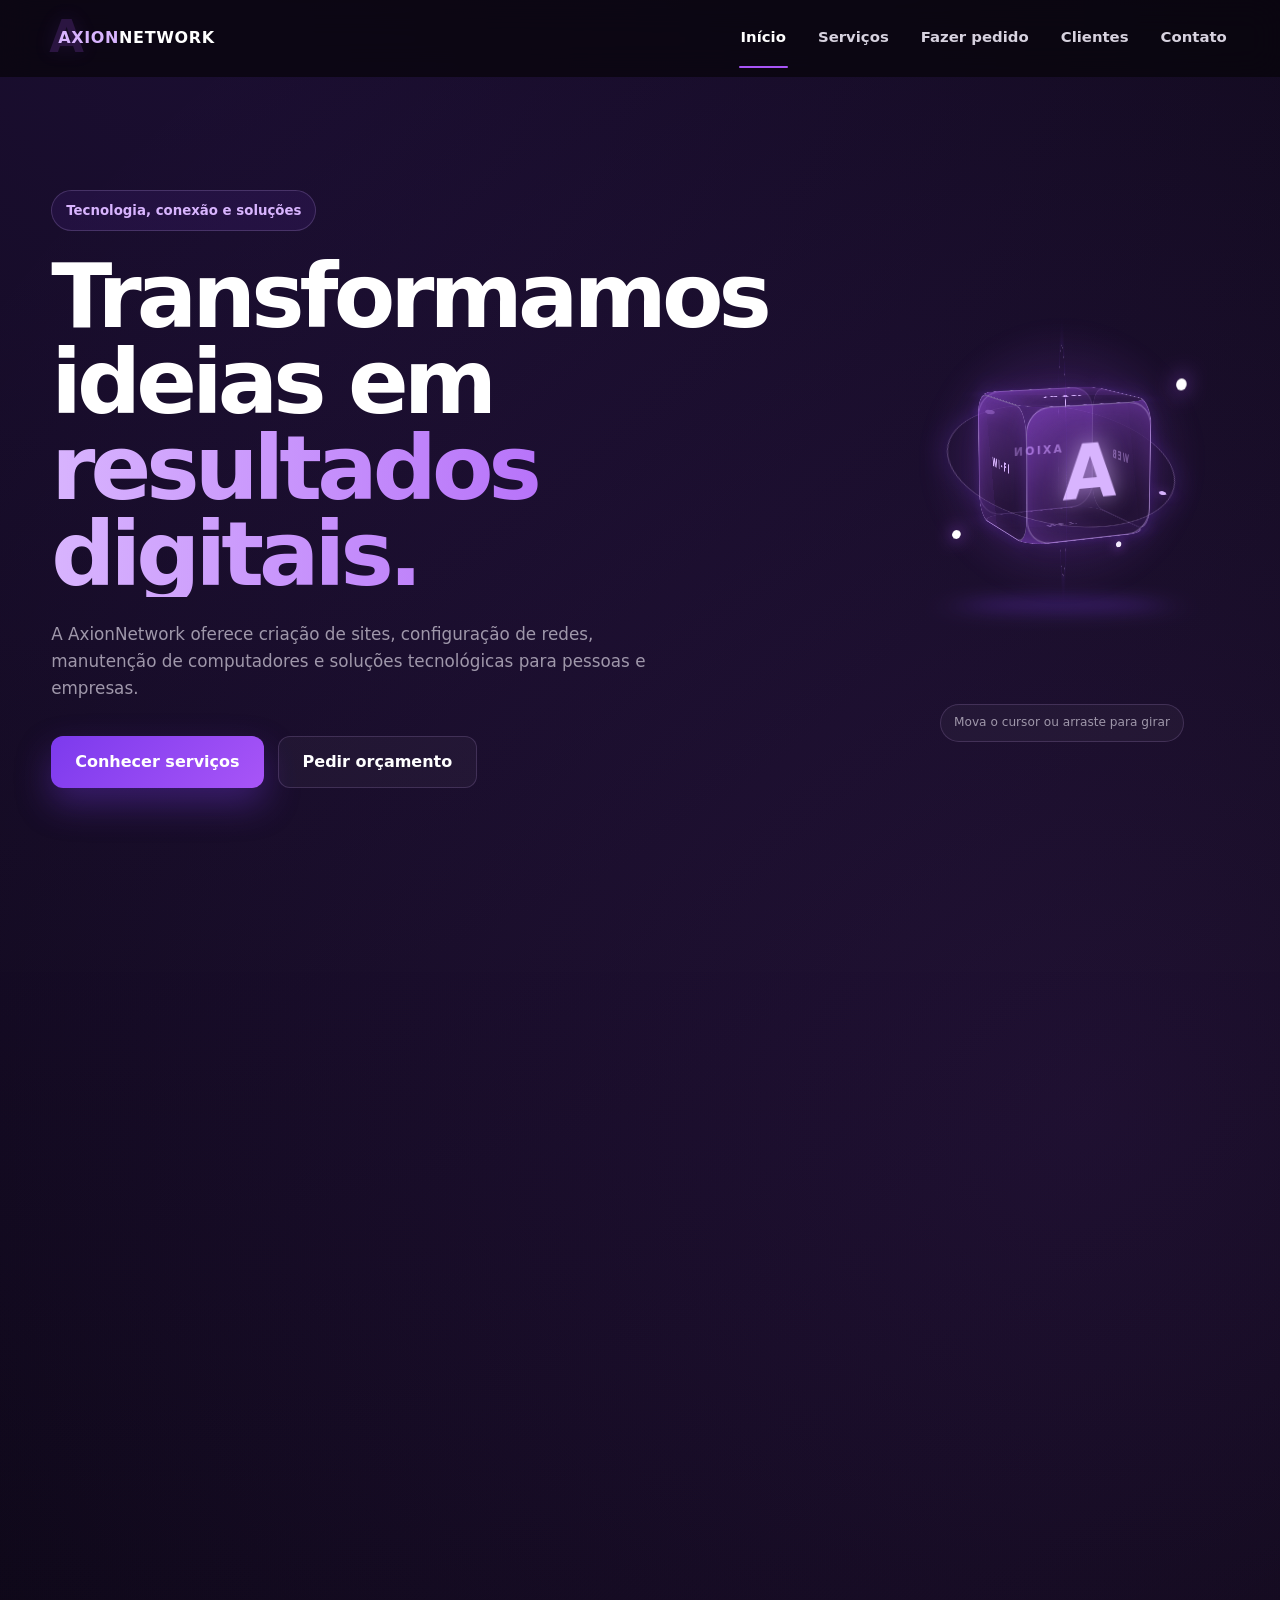
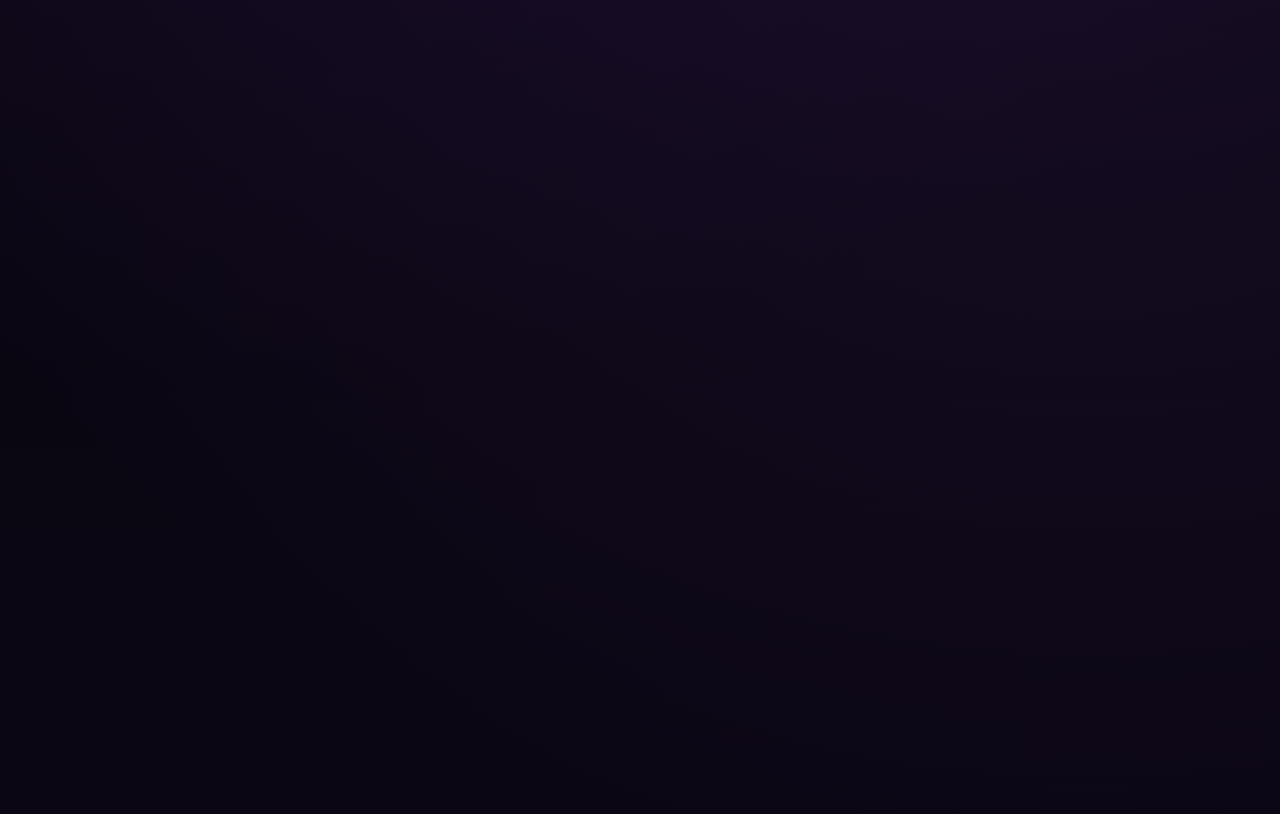
==== commit 0675efa6: "Add files via upload" ====
--- a/index.html
+++ b/index.html
@@ -3,9 +3,12 @@
 <head>
   <meta charset="UTF-8">
   <meta name="viewport" content="width=device-width, initial-scale=1.0">
+  <meta name="referrer" content="strict-origin-when-cross-origin">
+  <meta name="theme-color" content="#07050b">
+  <meta http-equiv="Content-Security-Policy" content="default-src 'self'; script-src 'self'; style-src 'self' 'unsafe-inline'; img-src 'self' data: blob: https://*.supabase.co; connect-src 'self' https://*.supabase.co; font-src 'self'; object-src 'none'; base-uri 'self'; form-action 'self'; frame-src 'none'; upgrade-insecure-requests">
   <meta name="description" content="AxionNetwork: criação de sites, redes, manutenção e soluções em tecnologia.">
   <title>AxionNetwork | Tecnologia e soluções</title>
-  <link rel="icon" href="assets/imagens/favicon.png" type="image/png">
+  <link rel="icon" href="assets/imagens/favicon.svg" type="image/svg+xml">
   <link rel="stylesheet" href="assets/css/global.css">
   <link rel="stylesheet" href="assets/css/inicio.css">
   <link rel="stylesheet" href="assets/css/responsivo.css">
@@ -49,19 +52,27 @@
           </div>
         </div>
 
-        <div class="hero-visual" aria-hidden="true">
-          <div class="orbita">
-            <span class="ponto-orbita ponto-1"></span>
-            <span class="ponto-orbita ponto-2"></span>
-            <span class="ponto-orbita ponto-3"></span>
-            <div class="nucleo">
-              <svg viewBox="0 0 24 24" fill="none" stroke="currentColor" stroke-width="1.5">
-                <path d="M4 17l4-4 4 3 8-9"></path>
-                <path d="M15 7h5v5"></path>
-                <rect x="3" y="3" width="18" height="18" rx="4"></rect>
-              </svg>
+        <div class="hero-visual" data-objeto-3d tabindex="0" role="img" aria-label="Objeto tecnológico 3D interativo da AxionNetwork">
+          <div class="cena-3d">
+            <div class="brilho-3d" aria-hidden="true"></div>
+            <div class="objeto-3d" data-corpo-3d aria-hidden="true">
+              <div class="anel-3d anel-3d-x"></div>
+              <div class="anel-3d anel-3d-y"></div>
+              <div class="cubo-3d">
+                <span class="face-3d frente"><strong>A</strong></span>
+                <span class="face-3d tras"><span>AXION</span></span>
+                <span class="face-3d direita"><span>WEB</span></span>
+                <span class="face-3d esquerda"><span>WI-FI</span></span>
+                <span class="face-3d topo"><span>TECH</span></span>
+                <span class="face-3d base"><span>NET</span></span>
+              </div>
+              <span class="satelite-3d satelite-1"></span>
+              <span class="satelite-3d satelite-2"></span>
+              <span class="satelite-3d satelite-3"></span>
             </div>
+            <div class="sombra-3d" aria-hidden="true"></div>
           </div>
+          <span class="dica-3d">Mova o cursor ou arraste para girar</span>
         </div>
       </div>
     </section>
@@ -151,8 +162,8 @@
 
   <script src="assets/js/global.js"></script>
   <script src="assets/js/menu.js"></script>
-  <script src="assets/js/cursor.js"></script>
   <script src="assets/js/flocos.js"></script>
   <script src="assets/js/animacoes.js"></script>
+  <script src="assets/js/objeto-3d.js"></script>
 </body>
 </html>
--- a/assets/css/global.css
+++ b/assets/css/global.css
@@ -1,5 +1,3 @@
-@import url('https://fonts.googleapis.com/css2?family=Lexend+Deca:wght@300;400;500;600;700;800&display=swap');
-
 :root {
   --cor-fundo: #07050b;
   --cor-fundo-secundaria: #0f0a16;
@@ -37,10 +35,10 @@
     radial-gradient(circle at 85% 20%, rgba(168, 85, 247, 0.12), transparent 30%),
     var(--cor-fundo);
   color: var(--cor-branca);
-  font-family: 'Lexend Deca', sans-serif;
+  font-family: Inter, ui-sans-serif, system-ui, -apple-system, BlinkMacSystemFont, 'Segoe UI', sans-serif;
   line-height: 1.6;
   overflow-x: hidden;
-  cursor: none;
+  cursor: auto;
 }
 
 body.menu-aberto {
@@ -64,13 +62,19 @@
   font: inherit;
 }
 
+a,
 button,
-a,
+[role="button"] {
+  cursor: pointer;
+}
+
 input,
 select,
 textarea {
-  cursor: none;
-}
+  cursor: text;
+}
+
+select { cursor: pointer; }
 
 button {
   border: 0;
@@ -528,3 +532,27 @@
 .botao:hover::before {
   transform: translateX(140%);
 }
+
+
+/* Acessibilidade e desempenho */
+.cursor-ponto,
+.cursor-anel { display: none !important; }
+
+:focus-visible {
+  outline: 3px solid var(--cor-lilas);
+  outline-offset: 4px;
+}
+
+.titulo-contato { margin-bottom: 0; }
+
+img { height: auto; }
+
+@supports (content-visibility: auto) {
+  .resumo-servicos,
+  .cta-inicio,
+  .grade-servicos-completa,
+  .grade-avaliacoes {
+    content-visibility: auto;
+    contain-intrinsic-size: 700px;
+  }
+}
--- a/assets/css/inicio.css
+++ b/assets/css/inicio.css
@@ -63,67 +63,156 @@
 }
 
 .hero-visual {
-  min-height: 470px;
-  display: grid;
-  place-items: center;
-  position: relative;
-}
-
-.orbita {
-  width: min(440px, 88vw);
+  min-height: 500px;
+  display: grid;
+  place-items: center;
+  align-content: center;
+  gap: 18px;
+  position: relative;
+  perspective: 1100px;
+  user-select: none;
+  touch-action: pan-y;
+}
+
+.cena-3d {
+  width: min(450px, 88vw);
   aspect-ratio: 1;
   position: relative;
   display: grid;
   place-items: center;
-}
-
-.orbita::before,
-.orbita::after {
+  transform-style: preserve-3d;
+}
+
+.objeto-3d {
+  --rotacao-x: -12deg;
+  --rotacao-y: 24deg;
+  width: 230px;
+  height: 230px;
+  position: relative;
+  display: grid;
+  place-items: center;
+  transform-style: preserve-3d;
+  transform: rotateX(var(--rotacao-x)) rotateY(var(--rotacao-y));
+  transition: transform 140ms ease-out;
+  will-change: transform;
+}
+
+.hero-visual.arrastando .objeto-3d { transition: none; }
+
+.cubo-3d {
+  --cubo: 130px;
+  width: var(--cubo);
+  height: var(--cubo);
+  position: relative;
+  transform-style: preserve-3d;
+  animation: cuboFlutuar 4s ease-in-out infinite;
+}
+
+.face-3d {
+  width: var(--cubo);
+  height: var(--cubo);
+  position: absolute;
+  inset: 0;
+  display: grid;
+  place-items: center;
+  border: 1px solid rgba(216, 180, 254, 0.48);
+  border-radius: 24px;
+  background: linear-gradient(145deg, rgba(168, 85, 247, 0.32), rgba(9, 6, 15, 0.78));
+  color: var(--cor-lilas);
+  box-shadow: inset 0 0 32px rgba(168, 85, 247, 0.18), 0 0 26px rgba(124, 58, 237, 0.16);
+  backface-visibility: visible;
+}
+
+.face-3d strong {
+  font-size: 4.6rem;
+  line-height: 1;
+  text-shadow: 0 0 24px rgba(216, 180, 254, 0.72);
+}
+
+.face-3d span {
+  font-size: 0.78rem;
+  font-weight: 800;
+  letter-spacing: 0.2em;
+}
+
+.face-3d.frente { transform: translateZ(65px); }
+.face-3d.tras { transform: rotateY(180deg) translateZ(65px); }
+.face-3d.direita { transform: rotateY(90deg) translateZ(65px); }
+.face-3d.esquerda { transform: rotateY(-90deg) translateZ(65px); }
+.face-3d.topo { transform: rotateX(90deg) translateZ(65px); }
+.face-3d.base { transform: rotateX(-90deg) translateZ(65px); }
+
+.anel-3d {
+  width: 230px;
+  height: 230px;
+  position: absolute;
+  border: 1px solid rgba(216, 180, 254, 0.32);
+  border-radius: 50%;
+  box-shadow: 0 0 28px rgba(124, 58, 237, 0.18);
+}
+
+.anel-3d::before,
+.anel-3d::after {
   content: '';
   position: absolute;
-  border: 1px solid rgba(216, 180, 254, 0.16);
-  border-radius: 50%;
-  animation: girar 18s linear infinite;
-}
-
-.orbita::before { inset: 0; }
-.orbita::after {
-  inset: 55px;
-  border-style: dashed;
-  animation-direction: reverse;
-  animation-duration: 12s;
-}
-
-.nucleo {
-  width: 170px;
-  height: 170px;
-  display: grid;
-  place-items: center;
-  border: 1px solid rgba(216, 180, 254, 0.33);
-  border-radius: 40px;
-  background: linear-gradient(145deg, rgba(168, 85, 247, 0.3), rgba(50, 16, 82, 0.52));
-  box-shadow: 0 0 60px rgba(124, 58, 237, 0.32);
-  animation: flutuar 3.2s ease-in-out infinite;
-}
-
-.nucleo svg {
-  width: 76px;
-  color: var(--cor-lilas);
-  filter: drop-shadow(0 0 15px rgba(168, 85, 247, 0.75));
-}
-
-.ponto-orbita {
-  width: 15px;
-  height: 15px;
-  position: absolute;
   border-radius: 50%;
   background: var(--cor-lilas);
-  box-shadow: 0 0 20px var(--cor-roxo-claro);
-}
-
-.ponto-1 { top: 40px; left: 85px; }
-.ponto-2 { right: 48px; bottom: 90px; }
-.ponto-3 { left: 82px; bottom: 52px; width: 10px; height: 10px; }
+  box-shadow: 0 0 18px var(--cor-roxo-claro);
+}
+
+.anel-3d::before { width: 10px; height: 10px; top: 15px; left: 48px; }
+.anel-3d::after { width: 7px; height: 7px; right: 19px; bottom: 57px; }
+.anel-3d-x { transform: rotateX(68deg) rotateZ(12deg); }
+.anel-3d-y { transform: rotateY(68deg) rotateZ(-18deg); }
+
+.satelite-3d {
+  width: 12px;
+  height: 12px;
+  position: absolute;
+  border-radius: 50%;
+  background: #fff;
+  box-shadow: 0 0 22px var(--cor-roxo-claro);
+}
+.satelite-1 { transform: translate3d(115px, -75px, 35px); }
+.satelite-2 { transform: translate3d(-105px, 70px, -22px) scale(.75); }
+.satelite-3 { transform: translate3d(85px, 105px, -40px) scale(.55); }
+
+.brilho-3d {
+  width: 290px;
+  height: 290px;
+  position: absolute;
+  border-radius: 50%;
+  background: radial-gradient(circle, rgba(168, 85, 247, 0.28), transparent 67%);
+  filter: blur(8px);
+}
+
+.sombra-3d {
+  width: 210px;
+  height: 36px;
+  position: absolute;
+  bottom: 63px;
+  border-radius: 50%;
+  background: rgba(124, 58, 237, 0.28);
+  filter: blur(18px);
+  transform: rotateX(70deg);
+}
+
+.dica-3d {
+  padding: 8px 13px;
+  border: 1px solid rgba(216, 180, 254, 0.17);
+  border-radius: 999px;
+  color: var(--cor-texto-fraco);
+  background: rgba(255, 255, 255, 0.035);
+  font-size: 0.76rem;
+}
+
+.hero-visual:focus-visible .dica-3d,
+.hero-visual:hover .dica-3d { color: var(--cor-lilas); }
+
+@keyframes cuboFlutuar {
+  0%, 100% { transform: translateY(0); }
+  50% { transform: translateY(-12px); }
+}
 
 .resumo-servicos {
   background: linear-gradient(180deg, transparent, rgba(124, 58, 237, 0.055), transparent);
@@ -188,8 +277,6 @@
 }
 
 @keyframes brilhoTexto { to { background-position: 200% center; } }
-@keyframes girar { to { transform: rotate(360deg); } }
-@keyframes flutuar { 50% { transform: translateY(-16px); } }
 
 /* Ícones mais detalhados e animados da página inicial */
 .grade-resumo {
--- a/assets/css/responsivo.css
+++ b/assets/css/responsivo.css
@@ -1,14 +1,4 @@
 @media (max-width: 900px) {
-  body,
-  a,
-  button,
-  input,
-  select,
-  textarea { cursor: auto; }
-
-  .cursor-ponto,
-  .cursor-anel { display: none; }
-
   .botao-menu { display: inline-flex; }
 
   .menu-links {
@@ -43,7 +33,8 @@
 
   .hero-texto p { margin-inline: auto; }
   .hero-acoes { justify-content: center; }
-  .hero-visual { min-height: 390px; }
+  .hero-visual { min-height: 410px; }
+  .objeto-3d { transform: rotateX(-12deg) rotateY(24deg); }
 
   .grade-resumo,
   .grade-servicos-completa {
@@ -66,9 +57,10 @@
     font-size: clamp(2.7rem, 15vw, 4.3rem);
   }
 
-  .hero-visual { min-height: 330px; }
-  .nucleo { width: 135px; height: 135px; }
-  .nucleo svg { width: 58px; }
+  .hero-visual { min-height: 350px; }
+  .cena-3d { width: min(350px, 92vw); }
+  .objeto-3d { transform: scale(.82) rotateX(-12deg) rotateY(24deg); }
+  .dica-3d { font-size: .7rem; }
 
   .grade-resumo,
   .grade-servicos-completa,
